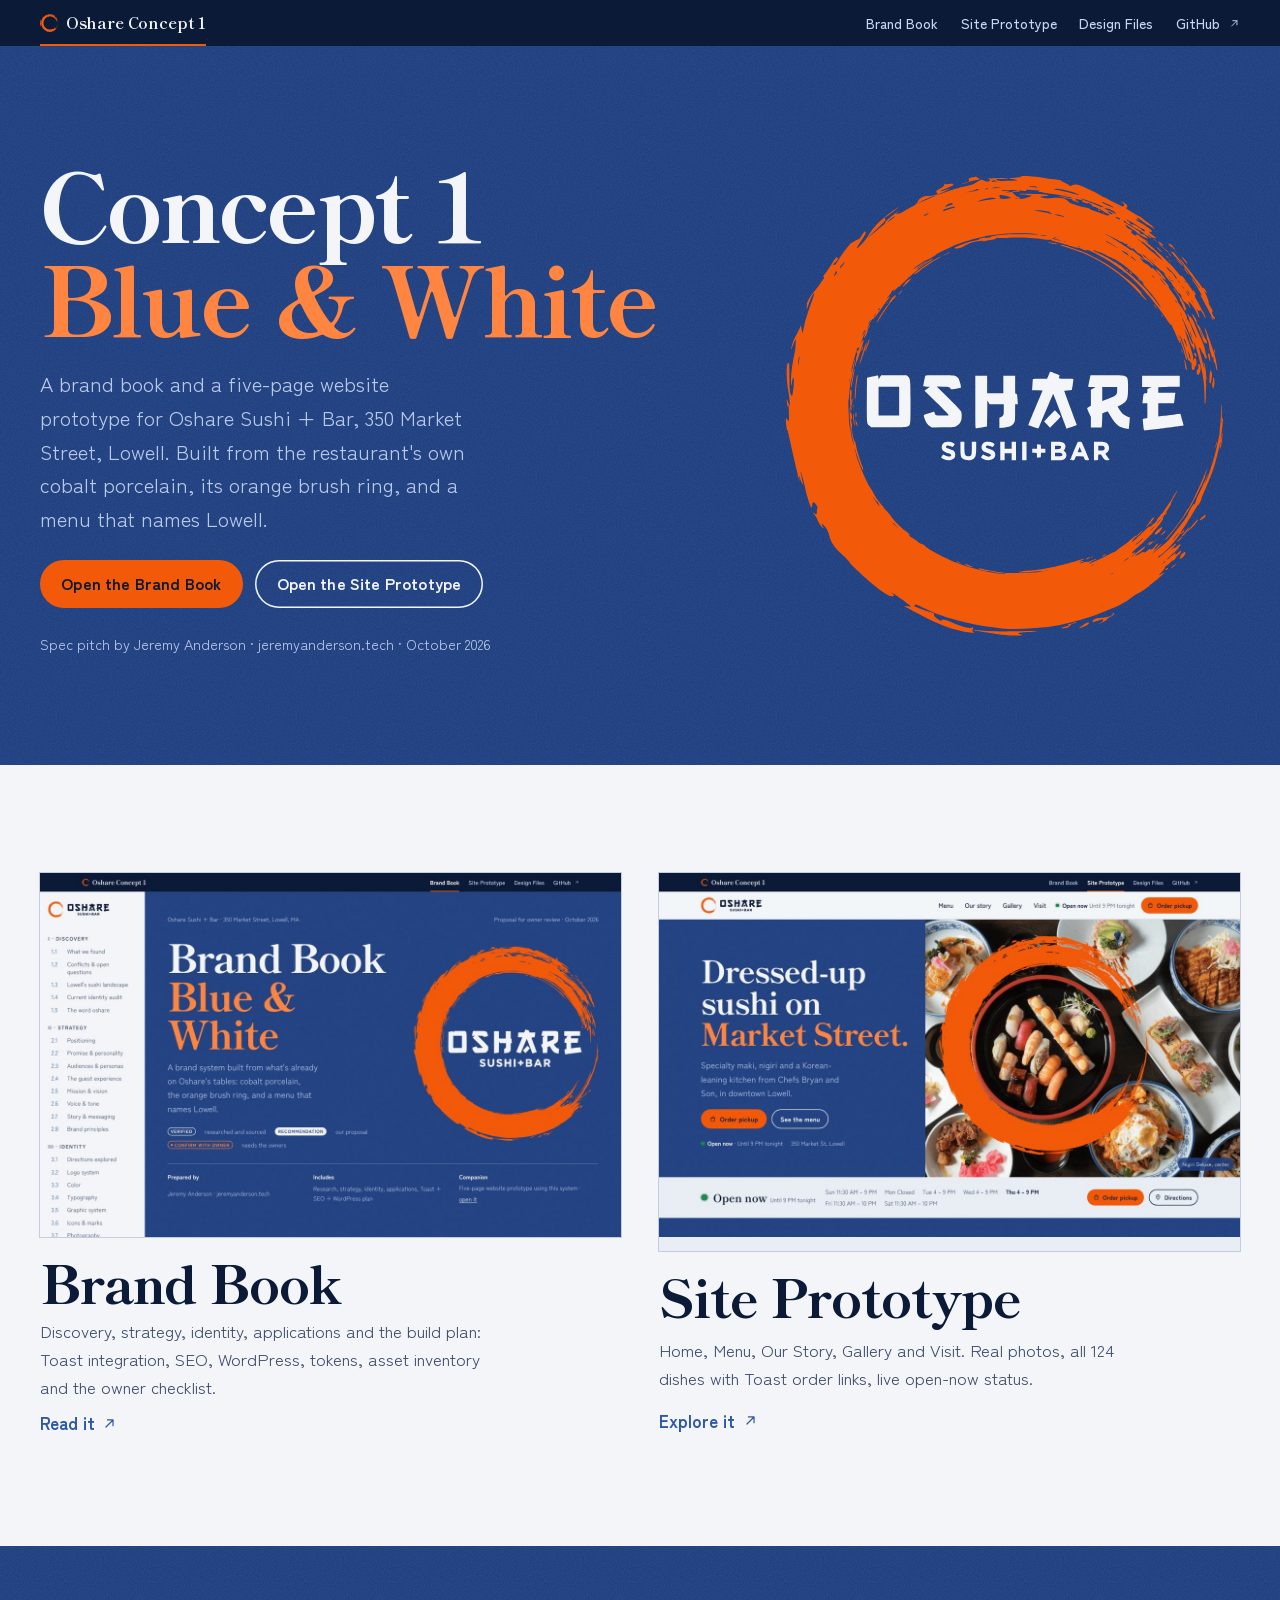
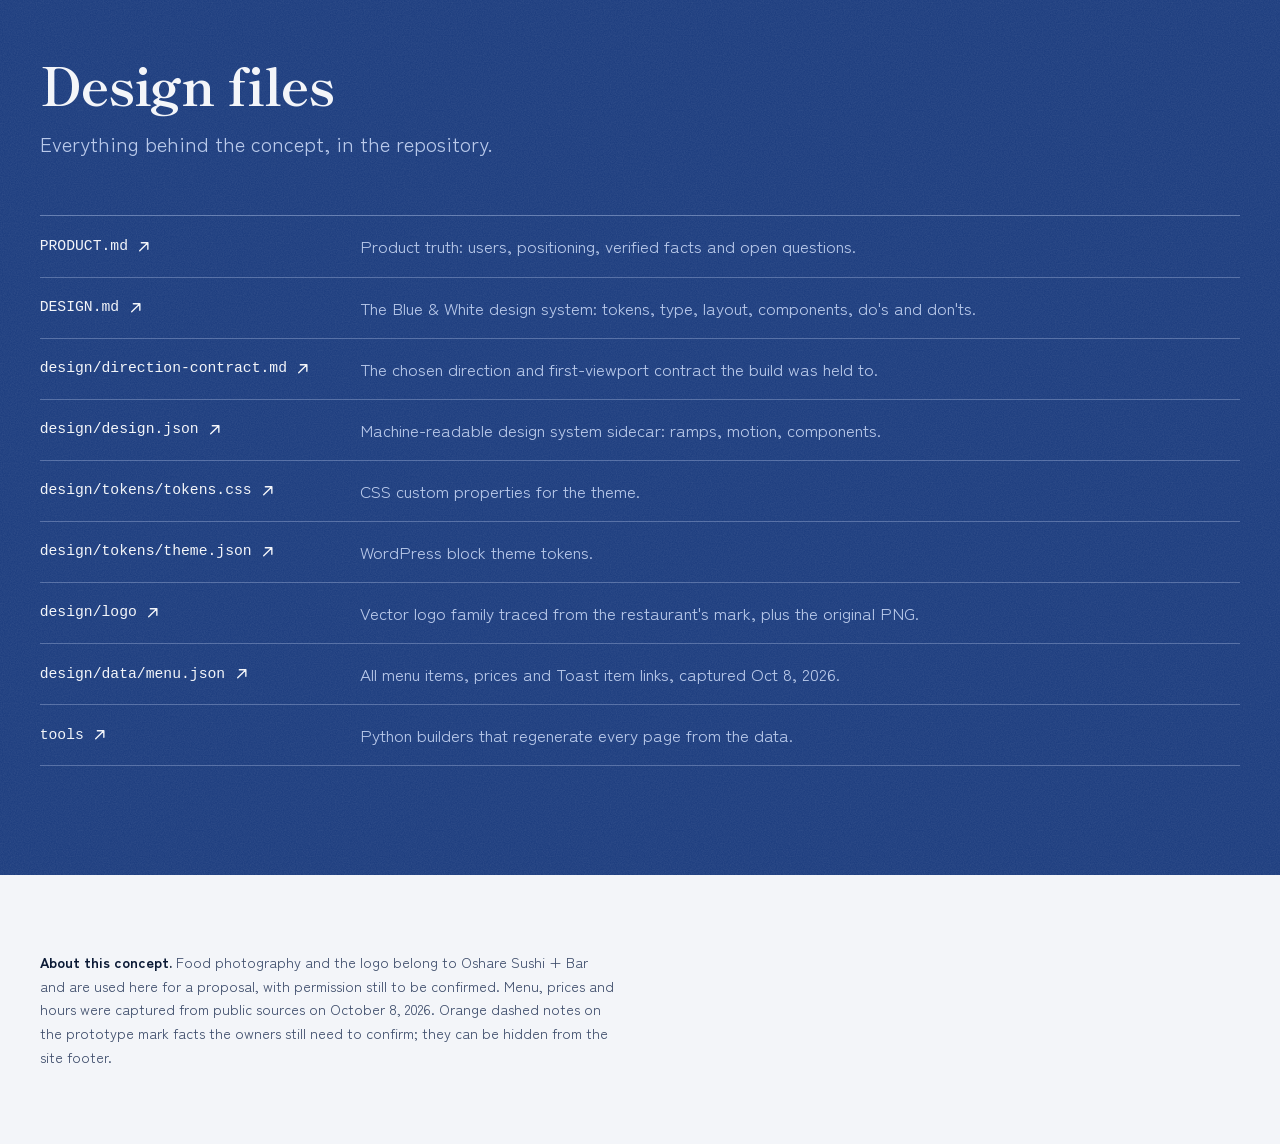
==== index.html @ 37fd26bb "Add Oshare Concept 1: brand book, site prototype and design files for GitHub Pages Concept hub at /," ====
<!doctype html>
<html lang="en">
<head>
<meta charset="utf-8">
<meta name="viewport" content="width=device-width, initial-scale=1, viewport-fit=cover">
<title>Oshare Concept 1</title>
<meta name="description" content="Brand book and website prototype for Oshare Sushi + Bar, Lowell MA. A spec concept by Jeremy Anderson.">
<meta property="og:title" content="Oshare Concept 1 · Blue & White">
<meta property="og:description" content="Brand book and website prototype for Oshare Sushi + Bar, Lowell MA.">
<meta property="og:image" content="img/preview-site.jpg">
<meta name="theme-color" content="#1F3F80">
<link rel="preconnect" href="https://fonts.googleapis.com"><link rel="preconnect" href="https://fonts.gstatic.com" crossorigin>
<link rel="stylesheet" href="https://fonts.googleapis.com/css2?family=Shippori+Mincho+B1:wght@500;700;800&family=Zen+Kaku+Gothic+New:wght@400;500;700&display=swap">
<link rel="stylesheet" href="assets/oshare.css">
<link rel="stylesheet" href="assets/hub.css">
</head>
<body>
<a class="skip" href="#main">Skip to content</a>
<nav class="concept" aria-label="Oshare concept"><div class="concept__in"><a class="concept__home" href="./" aria-current="page"><span class="enso" aria-hidden="true"></span><span>Oshare <span class="t">Concept 1</span></span></a><div class="concept__links"><a href="brand-book/">Brand Book</a><a href="site/">Site Prototype</a><a href="#design-files">Design Files</a><a class="ext" href="https://github.com/CptNope/Oshare-Concept-1" rel="noopener">GitHub<svg class="ico" viewBox="0 0 24 24" aria-hidden="true"><path d="M7 17 17 7M9 7h8v8"/></svg></a></div></div></nav>
<main id="main">
  <header class="hub-hero field">
    <div class="wrap hub-hero__in">
      <div class="hub-hero__copy">
        <h1>Concept 1 <span>Blue &amp; White</span></h1>
        <p>A brand book and a five-page website prototype for Oshare Sushi + Bar, 350 Market Street, Lowell. Built from the restaurant's own cobalt porcelain, its orange brush ring, and a menu that names Lowell.</p>
        <div class="hero__cta"><a class="btn" href="brand-book/">Open the Brand Book</a><a class="btn btn--ghost" href="site/">Open the Site Prototype</a></div>
        <p class="hub-meta">Spec pitch by Jeremy Anderson · jeremyanderson.tech · October 2026</p>
      </div>
      <div class="hub-lockup" aria-hidden="true"><span class="enso paint"></span><span class="wordmark"></span></div>
    </div>
  </header>

  <section class="sec" aria-label="Explore">
    <div class="wrap hub-cards">
      <a class="hub-card" href="brand-book/">
        <span class="hub-card__img"><img src="img/preview-brand-book.jpg" alt="Brand book cover in cobalt with the orange ensō" width="1200" height="750" loading="lazy"></span>
        <span class="hub-card__body"><b>Brand Book</b><span>Discovery, strategy, identity, applications and the build plan: Toast integration, SEO, WordPress, tokens, asset inventory and the owner checklist.</span><span class="link-arrow">Read it<svg class="ico" viewBox="0 0 24 24" aria-hidden="true"><path d="M7 17 17 7M9 7h8v8"/></svg></span></span>
      </a>
      <a class="hub-card" href="site/">
        <span class="hub-card__img"><img src="img/preview-site.jpg" alt="Website homepage with the ensō circling a tray of nigiri" width="1200" height="750" loading="lazy"></span>
        <span class="hub-card__body"><b>Site Prototype</b><span>Home, Menu, Our Story, Gallery and Visit. Real photos, all 124 dishes with Toast order links, live open-now status.</span><span class="link-arrow">Explore it<svg class="ico" viewBox="0 0 24 24" aria-hidden="true"><path d="M7 17 17 7M9 7h8v8"/></svg></span></span>
      </a>
    </div>
  </section>

  <section class="sec field" id="design-files" aria-labelledby="files-h">
    <div class="wrap hub-files">
      <div class="sec-head"><h2 id="files-h">Design files</h2><p>Everything behind the concept, in the repository.</p></div>
      <ul class="hub-list" role="list"><li><a href="https://github.com/CptNope/Oshare-Concept-1/blob/main/PRODUCT.md" rel="noopener"><code>PRODUCT.md</code><svg class="ico" viewBox="0 0 24 24" aria-hidden="true"><path d="M7 17 17 7M9 7h8v8"/></svg></a><span>Product truth: users, positioning, verified facts and open questions.</span></li><li><a href="https://github.com/CptNope/Oshare-Concept-1/blob/main/DESIGN.md" rel="noopener"><code>DESIGN.md</code><svg class="ico" viewBox="0 0 24 24" aria-hidden="true"><path d="M7 17 17 7M9 7h8v8"/></svg></a><span>The Blue &amp; White design system: tokens, type, layout, components, do&#x27;s and don&#x27;ts.</span></li><li><a href="https://github.com/CptNope/Oshare-Concept-1/blob/main/design/direction-contract.md" rel="noopener"><code>design/direction-contract.md</code><svg class="ico" viewBox="0 0 24 24" aria-hidden="true"><path d="M7 17 17 7M9 7h8v8"/></svg></a><span>The chosen direction and first-viewport contract the build was held to.</span></li><li><a href="https://github.com/CptNope/Oshare-Concept-1/blob/main/design/design.json" rel="noopener"><code>design/design.json</code><svg class="ico" viewBox="0 0 24 24" aria-hidden="true"><path d="M7 17 17 7M9 7h8v8"/></svg></a><span>Machine-readable design system sidecar: ramps, motion, components.</span></li><li><a href="https://github.com/CptNope/Oshare-Concept-1/blob/main/design/tokens/tokens.css" rel="noopener"><code>design/tokens/tokens.css</code><svg class="ico" viewBox="0 0 24 24" aria-hidden="true"><path d="M7 17 17 7M9 7h8v8"/></svg></a><span>CSS custom properties for the theme.</span></li><li><a href="https://github.com/CptNope/Oshare-Concept-1/blob/main/design/tokens/theme.json" rel="noopener"><code>design/tokens/theme.json</code><svg class="ico" viewBox="0 0 24 24" aria-hidden="true"><path d="M7 17 17 7M9 7h8v8"/></svg></a><span>WordPress block theme tokens.</span></li><li><a href="https://github.com/CptNope/Oshare-Concept-1/tree/main/design/logo" rel="noopener"><code>design/logo</code><svg class="ico" viewBox="0 0 24 24" aria-hidden="true"><path d="M7 17 17 7M9 7h8v8"/></svg></a><span>Vector logo family traced from the restaurant&#x27;s mark, plus the original PNG.</span></li><li><a href="https://github.com/CptNope/Oshare-Concept-1/blob/main/design/data/menu.json" rel="noopener"><code>design/data/menu.json</code><svg class="ico" viewBox="0 0 24 24" aria-hidden="true"><path d="M7 17 17 7M9 7h8v8"/></svg></a><span>All menu items, prices and Toast item links, captured Oct 8, 2026.</span></li><li><a href="https://github.com/CptNope/Oshare-Concept-1/tree/main/tools" rel="noopener"><code>tools</code><svg class="ico" viewBox="0 0 24 24" aria-hidden="true"><path d="M7 17 17 7M9 7h8v8"/></svg></a><span>Python builders that regenerate every page from the data.</span></li></ul>
    </div>
  </section>

  <section class="sec sec--tight">
    <div class="wrap hub-notes">
      <p><b>About this concept.</b> Food photography and the logo belong to Oshare Sushi + Bar and are used here for a proposal, with permission still to be confirmed. Menu, prices and hours were captured from public sources on October 8, 2026. Orange dashed notes on the prototype mark facts the owners still need to confirm; they can be hidden from the site footer.</p>
    </div>
  </section>
</main>
</body>
</html>
---- assets/oshare.css ----
/* Oshare Sushi + Bar — "Blue & White" system
   Layout concept: porcelain-white ground, underglaze-cobalt fields that own whole regions,
   one orange brush stroke (the ensō) as the only warm note; the double rim rule is the only divider. */
:root {
  /* color */
  --glaze: #F3F5F9;        /* porcelain white ground */
  --glaze-2: #E9EDF4;      /* recessed glaze */
  --ink: #0B1A36;          /* blue-black text */
  --ink-2: #3E4D6B;        /* secondary text on glaze (6.3:1+) */
  --cobalt: #1F3F80;       /* underglaze cobalt field */
  --cobalt-2: #2E58A6;     /* cobalt line / link */
  --wash: #D9E3F2;         /* diluted cobalt wash */
  --on-cobalt: #F3F5F9;
  --on-cobalt-2: #B9C9EA;  /* secondary text on cobalt (6:1) */
  --enso: #F25A0A;         /* the brush ring + primary action fill */
  --enso-ink: #B5420A;     /* orange as text on glaze (5.1:1) */
  --enso-hi: #FF8540;      /* orange as text on cobalt (4.2:1, large text) */
  --on-enso: #0B1A36;
  --line: rgba(31, 63, 128, .22);
  --shadow: 0 18px 40px -22px rgba(11, 26, 54, .45);
  --field-grain: .07;

  /* type */
  --display: "Shippori Mincho B1", "Hiragino Mincho ProN", "Yu Mincho", Georgia, serif;
  --sans: "Zen Kaku Gothic New", "Hiragino Sans", "Yu Gothic", system-ui, sans-serif;
  --fs-hero: clamp(2.5rem, 1.5rem + 3.6vw, 5rem);
  --fs-h2: clamp(2rem, 1.35rem + 2.4vw, 3.6rem);
  --fs-h3: clamp(1.3rem, 1.12rem + .7vw, 1.7rem);
  --fs-lead: clamp(1.08rem, 1rem + .35vw, 1.3rem);
  --fs-body: 1.0625rem;
  --fs-sm: .9rem;
  --fs-xs: .78rem;

  /* space (4px scale) */
  --s1: .25rem; --s2: .5rem; --s3: .75rem; --s4: 1rem; --s5: 1.5rem; --s6: 2rem; --s7: 3rem; --s8: 4rem; --s9: 6rem; --s10: 8rem;
  --gutter: clamp(1rem, .4rem + 2.6vw, 3rem);
  --max: 1320px;
  --ease: cubic-bezier(.16, 1, .3, 1);
  color-scheme: light;
}
@media (prefers-color-scheme: dark) {
  :root:not([data-theme="light"]) {
    --glaze: #0A1630; --glaze-2: #0F1E3E; --ink: #EEF2FA; --ink-2: #AFBEDB;
    --cobalt: #15306A; --cobalt-2: #8FAEEA; --wash: #1B305F; --on-cobalt: #F3F5F9; --on-cobalt-2: #BFD0F0;
    --enso: #F46A1E; --enso-ink: #FF8A45; --enso-hi: #FF9452; --on-enso: #0B1A36; --line: rgba(143, 174, 234, .25);
    --shadow: 0 18px 40px -20px rgba(0, 0, 0, .7); --field-grain: .05; color-scheme: dark;
  }
}
:root[data-theme="dark"] {
  --glaze: #0A1630; --glaze-2: #0F1E3E; --ink: #EEF2FA; --ink-2: #AFBEDB;
  --cobalt: #15306A; --cobalt-2: #8FAEEA; --wash: #1B305F; --on-cobalt: #F3F5F9; --on-cobalt-2: #BFD0F0;
  --enso: #F46A1E; --enso-ink: #FF8A45; --enso-hi: #FF9452; --on-enso: #0B1A36; --line: rgba(143, 174, 234, .25);
  --shadow: 0 18px 40px -20px rgba(0, 0, 0, .7); --field-grain: .05; color-scheme: dark;
}

/* ---------- base ---------- */
*, *::before, *::after { box-sizing: border-box; }
html { -webkit-text-size-adjust: 100%; scroll-padding-top: 6rem; }
body {
  margin: 0; background: var(--glaze); color: var(--ink);
  font: 400 var(--fs-body)/1.65 var(--sans); font-kerning: normal;
  -webkit-font-smoothing: antialiased; text-rendering: optimizeLegibility;
}
img { max-width: 100%; height: auto; display: block; }
a { color: inherit; text-underline-offset: .22em; text-decoration-thickness: 1px; }
a:hover { text-decoration-color: var(--enso); }
::selection { background: var(--enso); color: var(--on-enso); }
:focus-visible { outline: 2.5px solid var(--enso); outline-offset: 3px; border-radius: 2px; }
h1, h2, h3, h4 { font-family: var(--display); font-weight: 700; line-height: 1.08; letter-spacing: -.02em; margin: 0; text-wrap: balance; }
p { margin: 0; text-wrap: pretty; }
html { scrollbar-color: var(--cobalt-2) var(--glaze-2); }
.wrap { width: 100%; max-width: var(--max); margin-inline: auto; padding-inline: var(--gutter); }
.sr-only { position: absolute; width: 1px; height: 1px; padding: 0; margin: -1px; overflow: hidden; clip: rect(0 0 0 0); white-space: nowrap; border: 0; }
.skip { position: absolute; left: var(--s4); top: -4rem; z-index: 100; background: var(--enso); color: var(--on-enso); padding: var(--s2) var(--s4); font-weight: 700; border-radius: 999px; }
.skip:focus { top: calc(env(safe-area-inset-top, 0px) + var(--s3)); }
.tnum { font-variant-numeric: tabular-nums; }

/* ---------- the rim rule: heavy + hairline, like a bowl's painted rim ---------- */
.rim { border: 0; height: 7px; margin: 0; color: var(--cobalt);
  background: linear-gradient(currentColor, currentColor) top/100% 3px no-repeat, linear-gradient(currentColor, currentColor) bottom/100% 1px no-repeat; }
.on-cobalt .rim, .field .rim { color: var(--on-cobalt-2); }

/* ---------- the ensō (traced from the restaurant's own mark) ---------- */
@property --sweep { syntax: "<angle>"; inherits: false; initial-value: 360deg; }
.enso {
  display: block; aspect-ratio: 1000 / 1052; background: var(--enso);
  -webkit-mask: url("enso.svg") center / contain no-repeat, conic-gradient(from 95deg, #000 var(--sweep), transparent 0);
  -webkit-mask-composite: source-in;
  mask: url("enso.svg") center / contain no-repeat, conic-gradient(from 95deg, #000 var(--sweep), transparent 0);
  mask-composite: intersect;
  pointer-events: none;
}
.enso.paint { animation: paint 1.7s var(--ease) .15s both; }
@keyframes paint { from { --sweep: 0deg; } to { --sweep: 360deg; } }
.wordmark { display: block; aspect-ratio: 3.48; background: currentColor;
  -webkit-mask: url("wordmark.svg") center / contain no-repeat; mask: url("wordmark.svg") center / contain no-repeat; }

/* ---------- buttons ---------- */
.btn { --b: var(--enso); --t: var(--on-enso);
  display: inline-flex; align-items: center; justify-content: center; gap: .55em; min-height: 48px; padding: .7em 1.35em;
  border-radius: 999px; border: 0; background: var(--b); color: var(--t); font: 700 1rem/1.1 var(--sans); letter-spacing: .01em;
  text-decoration: none; cursor: pointer; position: relative; transition: transform .25s var(--ease), box-shadow .25s var(--ease), background .2s; }
.btn:hover { transform: translateY(-1px); box-shadow: 0 0 0 3px var(--glaze), 0 0 0 4.5px var(--b); text-decoration: none; }
.btn:active { transform: translateY(0); }
.btn svg { width: 1.05em; height: 1.05em; flex: none; }
.btn--ghost { --b: transparent; --t: var(--ink); box-shadow: inset 0 0 0 1.5px currentColor; }
.btn--ghost:hover { box-shadow: inset 0 0 0 1.5px currentColor, 0 0 0 3px var(--glaze), 0 0 0 4.5px var(--cobalt-2); }
.field .btn--ghost, .on-cobalt .btn--ghost { --t: var(--on-cobalt); }
.field .btn:hover { box-shadow: 0 0 0 3px var(--cobalt), 0 0 0 4.5px var(--b); }
.field .btn--ghost:hover { box-shadow: inset 0 0 0 1.5px currentColor, 0 0 0 3px var(--cobalt), 0 0 0 4.5px var(--on-cobalt-2); }
.btn--sm { min-height: 40px; padding: .5em 1.05em; font-size: .92rem; }
.link-arrow { display: inline-flex; align-items: center; gap: .4em; font-weight: 700; color: var(--cobalt-2); text-decoration: none; }
.link-arrow svg { width: 1em; height: 1em; transition: transform .25s var(--ease); }
.link-arrow:hover svg { transform: translate(2px, -2px); }
.field .link-arrow { color: var(--on-cobalt); }

/* icons: one stroke family */
.ico { width: 1.15em; height: 1.15em; fill: none; stroke: currentColor; stroke-width: 1.7; stroke-linecap: round; stroke-linejoin: round; vertical-align: -.18em; }

/* ---------- header ---------- */
.hdr { position: sticky; top: env(safe-area-inset-top, 0px); z-index: 40; background: color-mix(in srgb, var(--glaze) 92%, transparent);
  backdrop-filter: saturate(1.4) blur(10px); -webkit-backdrop-filter: saturate(1.4) blur(10px); border-bottom: 1px solid var(--line); }
.hdr__in { display: flex; align-items: center; gap: var(--s5); min-height: 68px; }
.brand { display: flex; align-items: center; gap: .6rem; text-decoration: none; color: var(--ink); flex: none; }
.brand .enso { width: 38px; }
.brand .wordmark { width: 104px; }
.nav { display: flex; gap: clamp(.75rem, 2vw, 2rem); margin-left: auto; }
.nav a { text-decoration: none; font-weight: 500; font-size: .98rem; padding: .4rem 0; position: relative; }
.nav a::after { content: ""; position: absolute; left: 0; right: 0; bottom: 0; height: 2px; background: var(--enso); transform: scaleX(0); transform-origin: left; transition: transform .35s var(--ease); }
.nav a:hover::after, .nav a[aria-current="page"]::after { transform: scaleX(1); }
.hdr__act { display: flex; align-items: center; gap: var(--s4); }
.status { display: inline-flex; align-items: center; gap: .5em; font-size: var(--fs-sm); color: var(--ink-2); white-space: nowrap; }
.status__dot { width: .62em; height: .62em; border-radius: 50%; background: var(--ink-2); box-shadow: 0 0 0 3px color-mix(in srgb, currentColor 18%, transparent); }
.status[data-open="true"] .status__dot { background: #1E8A4C; color: #1E8A4C; }
.status[data-open="false"] .status__dot { background: var(--enso-ink); color: var(--enso-ink); }
.status b { color: var(--ink); font-weight: 700; }
.menu-btn { display: none; }
@media (max-width: 920px) {
  .nav, .hdr .status { display: none; }
  .hdr__act { margin-left: auto; }
  .menu-btn { display: inline-flex; width: 48px; height: 48px; align-items: center; justify-content: center; border-radius: 999px; border: 1.5px solid var(--line); background: transparent; color: var(--ink); cursor: pointer; }
  .menu-btn svg { width: 22px; height: 22px; }
  .hdr[data-open="true"] .nav { display: flex; position: absolute; inset: 100% 0 auto 0; flex-direction: column; gap: 0; background: var(--glaze); padding: var(--s3) var(--gutter) var(--s5); border-bottom: 1px solid var(--line); box-shadow: var(--shadow); }
  .hdr[data-open="true"] .nav a { font-family: var(--display); font-size: 1.6rem; font-weight: 700; padding: .55rem 0; border-bottom: 1px solid var(--line); }
  .hdr[data-open="true"] .nav a::after { display: none; }
  .brand .wordmark { width: 92px; }
}
@media (max-width: 420px) { .hdr .btn { padding-inline: .9em; } }

/* mobile order bar */
.orderbar { display: none; }
@media (max-width: 920px) {
  .orderbar { display: grid; grid-template-columns: 1.6fr 1fr 1fr; gap: 1px; position: fixed; left: 0; right: 0; bottom: 0; z-index: 45;
    background: var(--line); border-top: 1px solid var(--line); padding-bottom: env(safe-area-inset-bottom, 0px); }
  .orderbar a { display: flex; align-items: center; justify-content: center; gap: .45em; min-height: 56px; background: var(--glaze); color: var(--ink); font-weight: 700; font-size: .95rem; text-decoration: none; }
  .orderbar a:first-child { background: var(--enso); color: var(--on-enso); }
  body { padding-bottom: calc(56px + env(safe-area-inset-bottom, 0px)); }
}

/* ---------- cobalt field ---------- */
.field { background-color: var(--cobalt); color: var(--on-cobalt); position: relative; isolation: isolate; }
.field::before { content: ""; position: absolute; inset: 0; z-index: -1; opacity: var(--field-grain); pointer-events: none;
  background-image: url("data:image/svg+xml,%3Csvg xmlns='http://www.w3.org/2000/svg' width='240' height='240'%3E%3Cfilter id='n'%3E%3CfeTurbulence type='fractalNoise' baseFrequency='.85' numOctaves='3' stitchTiles='stitch'/%3E%3CfeColorMatrix values='0 0 0 0 1 0 0 0 0 1 0 0 0 0 1 0 0 0 1.4 -.35'/%3E%3C/filter%3E%3Crect width='240' height='240' filter='url(%23n)'/%3E%3C/svg%3E"); }
.field ::selection { background: var(--on-cobalt); color: var(--cobalt); }
.field :focus-visible { outline-color: var(--on-cobalt); }
.muted { color: var(--ink-2); }
.field .muted { color: var(--on-cobalt-2); }

/* ---------- hero ---------- */
.hero { display: grid; grid-template-columns: minmax(0, 11fr) minmax(0, 13fr); position: relative; overflow: hidden; }
.hero__copy { padding: clamp(2.5rem, 6vw, 5.5rem) clamp(1rem, 4vw, 4rem) clamp(2.5rem, 5vw, 4.5rem) max(var(--gutter), calc((100vw - var(--max)) / 2 + var(--gutter)));
  display: flex; flex-direction: column; justify-content: center; gap: var(--s5); position: relative; z-index: 2; }
.hero h1 { font-size: var(--fs-hero); font-weight: 800; letter-spacing: -.03em; line-height: 1.02; }
.hero h1 em { font-style: normal; color: var(--enso-hi); }
.hero__lead { font-size: var(--fs-lead); color: var(--on-cobalt-2); max-width: 34ch; }
.hero__cta { display: flex; flex-wrap: wrap; gap: var(--s3); }
.hero__meta { display: flex; flex-wrap: wrap; gap: .4rem 1.25rem; font-size: var(--fs-sm); color: var(--on-cobalt-2); }
.hero__meta .status { color: var(--on-cobalt-2); }
.hero__meta .status b { color: var(--on-cobalt); }
.hero { min-height: clamp(560px, 44vw, 760px); }
.hero__photo { position: relative; margin: 0; height: 100%; min-height: 100%; container-type: size; overflow: hidden; }
.hero__photo img { position: absolute; inset: 0; width: 100%; height: 100%; object-fit: cover; object-position: 37.5% 48.9%; }
/* the ring is sized to the rendered photo scale so it always circles the lacquer tray */
.hero__photo .enso { position: absolute; width: max(58cqw, 81cqh); left: 37.5%; top: 48.9%; transform: translate(-50%, -50%) rotate(-8deg); }
.hero__photo figcaption { position: absolute; right: var(--s4); bottom: var(--s4); background: color-mix(in srgb, var(--cobalt) 88%, transparent); color: var(--on-cobalt); font-size: var(--fs-xs); padding: .35rem .7rem; border-radius: 999px; letter-spacing: .02em; }
@media (max-width: 920px) {
  .hero { grid-template-columns: 1fr; }
  .hero__copy { padding: var(--s7) var(--gutter) var(--s6); }
  .hero { min-height: 0; } .hero__photo { height: auto; aspect-ratio: 1372 / 984; }
}

/* ---------- sections ---------- */
.sec { padding-block: clamp(3.5rem, 2rem + 6vw, 8rem); }
.sec--tight { padding-block: clamp(2.5rem, 1.5rem + 4vw, 5rem); }
.sec-head { display: grid; gap: var(--s4); margin-bottom: clamp(2rem, 1rem + 3vw, 4rem); max-width: 60rem; }
.sec-head h2 { font-size: var(--fs-h2); }
.sec-head p { font-size: var(--fs-lead); color: var(--ink-2); max-width: 46ch; }
.field .sec-head p { color: var(--on-cobalt-2); }
.sec-head--split { max-width: none; grid-template-columns: minmax(0, 1fr) auto; align-items: end; }
@media (max-width: 720px) { .sec-head--split { grid-template-columns: 1fr; } }

/* tonight strip */
.tonight { border-bottom: 1px solid var(--line); background: var(--glaze-2); }
.tonight__in { display: grid; grid-template-columns: auto 1fr auto; align-items: center; gap: var(--s5); padding-block: var(--s5); }
.tonight__state { font-family: var(--display); font-size: var(--fs-h3); font-weight: 700; }
.tonight__hours { display: flex; flex-wrap: wrap; gap: .25rem 1.25rem; font-size: var(--fs-sm); color: var(--ink-2); }
.tonight__hours span[aria-current] { color: var(--ink); font-weight: 700; }
.tonight__acts { display: flex; gap: var(--s3); flex-wrap: wrap; }
@media (max-width: 920px) { .tonight__in { grid-template-columns: 1fr; gap: var(--s3); } }

/* Lowell rolls */
.named { display: grid; grid-template-columns: repeat(3, minmax(0, 1fr)); border-top: 1px solid var(--on-cobalt-2); }
.named article { padding: var(--s6) var(--s5) var(--s6) 0; display: grid; gap: var(--s3); align-content: start; border-right: 1px solid color-mix(in srgb, var(--on-cobalt-2) 45%, transparent); }
.named article + article { padding-left: var(--s5); }
.named article:last-child { border-right: 0; }
.named h3 { font-size: clamp(2.2rem, 1.4rem + 2.6vw, 3.8rem); font-weight: 800; letter-spacing: -.03em; }
.named .price { font-family: var(--display); font-size: 1.35rem; color: var(--enso-hi); font-weight: 700; }
.named p { color: var(--on-cobalt-2); }
.named .why { font-size: var(--fs-sm); color: var(--on-cobalt); border-top: 1px dashed color-mix(in srgb, var(--on-cobalt-2) 60%, transparent); padding-top: var(--s3); }
@media (max-width: 860px) { .named { grid-template-columns: 1fr; } .named article, .named article + article { padding: var(--s5) 0; border-right: 0; border-bottom: 1px solid color-mix(in srgb, var(--on-cobalt-2) 45%, transparent); } }

/* plates (signature dishes with real photos) */
.plates { display: grid; grid-template-columns: repeat(12, minmax(0, 1fr)); gap: clamp(1rem, .5rem + 1.6vw, 2rem); }
.plate { grid-column: span 4; display: grid; gap: var(--s3); align-content: start; position: relative; }
.plate--lg { grid-column: span 6; }
.plate--wide { grid-column: span 8; }
.plate--wide .plate__img { aspect-ratio: 5 / 2.02; }
.plate--wide .plate__img img { object-position: 50% 55%; }
.plate--wide .plate__ring { width: 17%; }
.plate__img { position: relative; overflow: hidden; background: var(--glaze-2); aspect-ratio: 5 / 4; }
.plate__img img { width: 100%; height: 100%; object-fit: cover; transition: transform 1.2s var(--ease); }
.plate:hover .plate__img img { transform: scale(1.035); }
.plate__ring { position: absolute; width: 34%; right: 4%; top: 4%; opacity: 0; transform: rotate(-20deg) scale(.9); transition: opacity .35s, transform .6s var(--ease); }
.plate:hover .plate__ring, .plate:focus-within .plate__ring { opacity: 1; transform: rotate(-8deg) scale(1); }
.plate__row { display: flex; justify-content: space-between; align-items: baseline; gap: var(--s4); }
.plate h3 { font-size: var(--fs-h3); }
.plate .price { font-family: var(--display); font-weight: 700; font-size: 1.2rem; color: var(--enso-ink); white-space: nowrap; }
.plate p { color: var(--ink-2); font-size: .98rem; }
.plate .link-arrow { justify-self: start; }
@media (max-width: 960px) { .plate, .plate--lg { grid-column: span 6; } .plate--wide { grid-column: span 12; } }
@media (max-width: 600px) { .plates { grid-template-columns: 1fr; } .plate, .plate--lg, .plate--wide { grid-column: auto; } .plate--wide .plate__img { aspect-ratio: 5 / 4; } .plate--wide .plate__ring { width: 34%; } }

/* two counters */
.counters { display: grid; grid-template-columns: minmax(0, 1fr) minmax(0, 1fr); gap: 0; }
.counter { display: grid; grid-template-rows: auto 1fr; }
.counter figure { margin: 0; aspect-ratio: 5 / 4; overflow: hidden; }
.counter figure img { width: 100%; height: 100%; object-fit: cover; }
.counter__body { padding: clamp(1.5rem, 1rem + 2.5vw, 3.5rem); display: grid; gap: var(--s4); align-content: start; }
.counter h3 { font-size: var(--fs-h2); }
.counter ul { list-style: none; margin: 0; padding: 0; display: grid; }
.counter li { display: flex; justify-content: space-between; gap: var(--s4); padding: .65rem 0; border-bottom: 1px solid var(--line); }
.counter.field li { border-bottom-color: color-mix(in srgb, var(--on-cobalt-2) 35%, transparent); }
.counter li span:last-child { font-variant-numeric: tabular-nums; font-weight: 700; }
@media (max-width: 860px) { .counters { grid-template-columns: 1fr; } }

/* chefs line */
.chefs { display: grid; grid-template-columns: minmax(0, 7fr) minmax(0, 5fr); gap: clamp(2rem, 4vw, 5rem); align-items: center; }
.chefs blockquote { margin: 0; font-family: var(--display); font-size: clamp(1.7rem, 1.1rem + 2.2vw, 3.1rem); line-height: 1.18; font-weight: 700; letter-spacing: -.02em; }
.chefs blockquote span { color: var(--enso-ink); }
@media (max-width: 860px) { .chefs { grid-template-columns: 1fr; } }

/* bar band (dark photo) */
.barband { position: relative; color: #F3F5F9; isolation: isolate; overflow: hidden; }
.barband img { position: absolute; inset: 0; width: 100%; height: 100%; object-fit: cover; z-index: -2; }
.barband::after { content: ""; position: absolute; inset: 0; z-index: -1; background: linear-gradient(90deg, rgba(8, 18, 40, .92) 0%, rgba(8, 18, 40, .75) 45%, rgba(8, 18, 40, .15) 100%); }
.barband__in { padding-block: clamp(4rem, 3rem + 8vw, 10rem); display: grid; gap: var(--s5); max-width: 36rem; }
.barband h2 { font-size: var(--fs-h2); }
.barband p { color: #C9D6F0; font-size: var(--fs-lead); }
.barband .btn--ghost { --t: #F3F5F9; }

/* ratings */
.ratings { display: grid; grid-template-columns: repeat(3, minmax(0, 1fr)); border-top: 3px solid var(--cobalt); }
.rating { padding: var(--s5) var(--s5) var(--s5) 0; display: grid; gap: var(--s2); border-bottom: 1px solid var(--line); }
.rating + .rating { padding-left: var(--s5); border-left: 1px solid var(--line); }
.rating__n { font-family: var(--display); font-size: clamp(2.6rem, 2rem + 2vw, 3.8rem); font-weight: 800; line-height: 1; color: var(--cobalt); }
.rating__n small { font-size: .4em; color: var(--ink-2); font-weight: 500; }
.rating__src { font-size: var(--fs-sm); color: var(--ink-2); }
@media (max-width: 720px) { .ratings { grid-template-columns: 1fr; } .rating + .rating { padding-left: 0; border-left: 0; } }

/* visit block */
.visit { display: grid; grid-template-columns: minmax(0, 1fr) minmax(0, 1fr); gap: clamp(2rem, 4vw, 5rem); }
.hours { width: 100%; border-collapse: collapse; font-variant-numeric: tabular-nums; }
.hours th, .hours td { text-align: left; padding: .7rem 0; border-bottom: 1px solid var(--line); font-weight: 400; }
.hours td { text-align: right; }
.hours tr[aria-current] th, .hours tr[aria-current] td { font-weight: 700; color: var(--ink); }
.hours tr[aria-current] th::before { content: ""; display: inline-block; width: .55em; height: .55em; border-radius: 50%; background: var(--enso); margin-right: .55em; vertical-align: .12em; }
.field .hours th, .field .hours td { border-bottom-color: color-mix(in srgb, var(--on-cobalt-2) 35%, transparent); }
.field .hours tr[aria-current] th, .field .hours tr[aria-current] td { color: var(--on-cobalt); }
.addr { font-family: var(--display); font-size: var(--fs-h3); font-weight: 700; line-height: 1.3; }
.facts { display: grid; gap: var(--s4); }
.fact { display: grid; grid-template-columns: 1.5rem 1fr; gap: var(--s3); align-items: start; }
.fact .ico { margin-top: .3em; color: var(--cobalt-2); }
.field .fact .ico { color: var(--enso); }
@media (max-width: 860px) { .visit { grid-template-columns: 1fr; } }

/* map card (link out; no iframe) */
.mapcard { display: block; position: relative; aspect-ratio: 4 / 3; background: var(--wash); text-decoration: none; color: var(--ink); overflow: hidden; }
.mapcard svg.map { position: absolute; inset: 0; width: 100%; height: 100%; }
.mapcard__label { position: absolute; left: var(--s4); bottom: var(--s4); background: var(--glaze); padding: .55rem .9rem; border-radius: 999px; font-weight: 700; display: inline-flex; gap: .5em; align-items: center; box-shadow: var(--shadow); }

/* footer */
.ftr { padding-block: clamp(3rem, 2rem + 5vw, 6rem) var(--s6); }
.ftr__top { display: grid; grid-template-columns: minmax(0, 5fr) minmax(0, 7fr); gap: var(--s7); align-items: start; }
.ftr__mark { display: grid; grid-template-columns: auto 1fr; gap: var(--s5); align-items: center; }
.ftr__mark .enso { width: clamp(96px, 12vw, 150px); }
.ftr__mark .wordmark { width: clamp(150px, 18vw, 220px); color: var(--on-cobalt); }
.ftr__cols { display: grid; grid-template-columns: repeat(3, minmax(0, 1fr)); gap: var(--s5); }
.ftr h2 { font-family: var(--sans); font-size: var(--fs-xs); text-transform: uppercase; letter-spacing: .12em; color: var(--on-cobalt-2); font-weight: 700; margin-bottom: var(--s3); }
.ftr ul { list-style: none; margin: 0; padding: 0; display: grid; gap: .45rem; }
.ftr a { text-decoration: none; }
.ftr a:hover { text-decoration: underline; }
.ftr__base { margin-top: var(--s7); display: flex; flex-wrap: wrap; justify-content: space-between; gap: var(--s4); font-size: var(--fs-xs); color: var(--on-cobalt-2); }
.ftr__base button { background: none; border: 1px solid color-mix(in srgb, var(--on-cobalt-2) 60%, transparent); color: var(--on-cobalt); border-radius: 999px; padding: .35rem .8rem; font: inherit; cursor: pointer; }
@media (max-width: 860px) { .ftr__top { grid-template-columns: 1fr; } .ftr__cols { grid-template-columns: 1fr 1fr; } }

/* pitch notes: what needs the owner's confirmation */
.note { display: inline-flex; align-items: center; gap: .35em; font: 500 var(--fs-xs)/1.35 var(--sans); letter-spacing: .01em; color: var(--enso-ink);
  border: 1px dashed currentColor; border-radius: 999px; padding: .2em .65em; vertical-align: .15em; white-space: normal; text-transform: none; }
.field .note, .barband .note { color: #FFB27F; }
.note::before { content: ""; width: .5em; height: .5em; border-radius: 50%; background: currentColor; flex: none; }
html.hide-notes .note { display: none !important; }

/* page header (inner pages) */
.phead { padding-block: clamp(3rem, 2rem + 5vw, 6.5rem) clamp(2rem, 1.5rem + 3vw, 4rem); position: relative; overflow: hidden; }
.phead h1 { font-size: var(--fs-hero); font-weight: 800; letter-spacing: -.03em; max-width: 14ch; }
.phead p { font-size: var(--fs-lead); color: var(--on-cobalt-2); max-width: 46ch; margin-top: var(--s4); }
.phead .enso { position: absolute; width: clamp(240px, 34vw, 520px); right: -4%; top: 50%; transform: translateY(-50%) rotate(12deg); opacity: .95; }
.phead__in { position: relative; z-index: 1; }
@media (max-width: 720px) { .phead .enso { width: 62vw; right: -24vw; opacity: .55; } }

/* ---------- menu page ---------- */
.mtools { position: sticky; top: calc(env(safe-area-inset-top, 0px) + 69px); z-index: 30; background: color-mix(in srgb, var(--glaze) 95%, transparent); backdrop-filter: blur(8px); -webkit-backdrop-filter: blur(8px); border-bottom: 1px solid var(--line); }
.mtools__in { display: grid; grid-template-columns: minmax(0, 1fr) auto; gap: var(--s4); align-items: center; padding-block: var(--s3); }
.cats { display: flex; gap: .35rem; overflow-x: auto; scrollbar-width: none; padding: .2rem .1rem; scroll-snap-type: x proximity; }
.cats::-webkit-scrollbar { display: none; }
.cats a { position: relative; flex: none; scroll-snap-align: start; text-decoration: none; font-weight: 500; font-size: .95rem; padding: .5rem .95rem; border-radius: 999px; color: var(--ink-2); white-space: nowrap; }
.cats a:hover { color: var(--ink); background: var(--glaze-2); }
.cats a[aria-current="true"] { color: var(--on-cobalt); background: var(--cobalt); }
.filters { display: flex; gap: .5rem; align-items: center; }
.chip { display: inline-flex; align-items: center; gap: .4em; min-height: 40px; padding: .35rem .85rem; border-radius: 999px; border: 1.5px solid var(--line); background: transparent; color: var(--ink); font: 500 .9rem var(--sans); cursor: pointer; white-space: nowrap; }
.chip[aria-pressed="true"] { background: var(--ink); color: var(--glaze); border-color: var(--ink); }
.search { position: relative; }
.search input { min-height: 40px; width: 12rem; border-radius: 999px; border: 1.5px solid var(--line); background: var(--glaze); color: var(--ink); padding: .35rem .9rem .35rem 2.1rem; font: 400 .95rem var(--sans); }
.search input::placeholder { color: var(--ink-2); }
.search .ico { position: absolute; left: .75rem; top: 50%; transform: translateY(-50%); color: var(--ink-2); }
@media (max-width: 920px) { .mtools { top: calc(env(safe-area-inset-top, 0px) + 69px); } .mtools__in { grid-template-columns: 1fr; } .search input { width: 100%; } .filters { overflow-x: auto; } .search { flex: 1; } }

.legend { display: flex; flex-wrap: wrap; gap: .5rem 1.5rem; font-size: var(--fs-sm); color: var(--ink-2); padding-block: var(--s5) 0; }
.legend span { display: inline-flex; align-items: center; gap: .4em; }
.mark { display: inline-flex; align-items: center; justify-content: center; }
.mark--raw { font: 700 .7rem/1 var(--sans); letter-spacing: .06em; color: var(--cobalt-2); border: 1.2px solid currentColor; border-radius: 999px; padding: .22em .45em .18em; }
.mark--hot { color: var(--enso-ink); gap: 1px; }
.mark--hot svg { width: .95em; height: .95em; }

.mcat { padding-block: clamp(2.5rem, 2rem + 3vw, 4.5rem) var(--s4); scroll-margin-top: 9rem; }
.mcat__head { display: grid; grid-template-columns: minmax(0, 1fr) auto; align-items: end; gap: var(--s4); margin-bottom: var(--s5); }
.mcat__head h2 { font-size: var(--fs-h2); }
.mcat__head p { color: var(--ink-2); font-size: var(--fs-sm); max-width: 40ch; text-align: right; }
.mcat .rim { margin-bottom: var(--s3); }
.mlist { list-style: none; margin: 0; padding: 0; display: grid; grid-template-columns: repeat(2, minmax(0, 1fr)); column-gap: clamp(1.5rem, 4vw, 4rem); }
.mitem { display: grid; grid-template-columns: minmax(0, 1fr) auto; gap: .2rem var(--s4); padding: 1.05rem 0; border-bottom: 1px solid var(--line); align-content: start; }
.mitem--photo { grid-template-columns: 112px minmax(0, 1fr) auto; }
.mitem--photo .mitem__img { grid-row: span 3; width: 112px; aspect-ratio: 5 / 4; object-fit: cover; }
.mitem h3 { font-size: 1.22rem; font-weight: 700; display: flex; flex-wrap: wrap; align-items: center; gap: .35rem .5rem; }
.mitem__price { font-family: var(--display); font-weight: 700; font-size: 1.1rem; font-variant-numeric: tabular-nums; text-align: right; }
.mitem__desc { grid-column: 1 / -1; color: var(--ink-2); font-size: .95rem; line-height: 1.55; }
.mitem--photo .mitem__desc, .mitem--photo .mitem__act { grid-column: 2 / -1; }
.mitem__act { grid-column: 1 / -1; display: flex; gap: var(--s4); align-items: center; margin-top: .25rem; font-size: .9rem; }
.mitem__act a { font-weight: 700; color: var(--cobalt-2); text-decoration: none; display: inline-flex; align-items: center; gap: .3em; }
.mitem__act a:hover { text-decoration: underline; }
.mitem[data-oos="true"] .mitem__price { text-decoration: line-through; color: var(--ink-2); font-weight: 400; }
.oos { font-size: var(--fs-xs); color: var(--enso-ink); font-weight: 700; }
.mitem[hidden] { display: none !important; }
.mempty { padding: var(--s6) 0; color: var(--ink-2); }
@media (max-width: 860px) { .mlist { grid-template-columns: 1fr; } .mcat__head { grid-template-columns: 1fr; } .mcat__head p { text-align: left; } }
@media (max-width: 420px) { .mitem--photo { grid-template-columns: 84px minmax(0, 1fr) auto; } .mitem--photo .mitem__img { width: 84px; } }
.sushi-guide { display: grid; grid-template-columns: repeat(3, minmax(0, 1fr)); gap: var(--s5); padding: var(--s5); background: var(--wash); margin-top: var(--s5); }
.sushi-guide b { display: block; font-family: var(--display); font-size: 1.15rem; }
.sushi-guide p { font-size: .92rem; color: var(--ink-2); }
@media (max-width: 720px) { .sushi-guide { grid-template-columns: 1fr; } }

/* ---------- gallery ---------- */
.gallery { columns: 3 280px; column-gap: clamp(.75rem, 1.5vw, 1.25rem); }
.gallery button { display: block; width: 100%; margin: 0 0 clamp(.75rem, 1.5vw, 1.25rem); padding: 0; border: 0; background: var(--glaze-2); cursor: zoom-in; break-inside: avoid; position: relative; color: inherit; text-align: left; }
.gallery button img { width: 100%; transition: opacity .3s; }
.gallery button:hover img { opacity: .9; }
.gallery button span { display: block; padding: .55rem 0 0; font-size: var(--fs-sm); color: var(--ink-2); background: var(--glaze); }
dialog.lightbox { border: 0; padding: 0; max-width: min(1200px, 94vw); width: 100%; background: transparent; color: #F3F5F9; }
dialog.lightbox::backdrop { background: rgba(6, 13, 30, .9); }
.lightbox figure { margin: 0; display: grid; gap: var(--s3); }
.lightbox img { width: 100%; max-height: 78vh; object-fit: contain; }
.lightbox__bar { display: flex; justify-content: space-between; align-items: center; gap: var(--s4); }
.lightbox__bar div { display: flex; gap: .5rem; }
.lightbox button { min-width: 48px; min-height: 48px; border-radius: 999px; border: 1.5px solid rgba(243, 245, 249, .5); background: transparent; color: #F3F5F9; font: 700 .95rem var(--sans); cursor: pointer; display: inline-flex; align-items: center; justify-content: center; gap: .4em; padding: 0 1rem; }
.lightbox button:hover { border-color: var(--enso); }

/* ---------- story ---------- */
.story-grid { display: grid; grid-template-columns: minmax(0, 6fr) minmax(0, 6fr); gap: clamp(2rem, 5vw, 6rem); align-items: center; }
.story-grid figure { margin: 0; }
.prose { display: grid; gap: var(--s4); max-width: 62ch; }
.prose h2 { font-size: var(--fs-h2); }
.prose p { font-size: 1.08rem; }
.prose .lede { font-size: var(--fs-lead); }
@media (max-width: 860px) { .story-grid { grid-template-columns: 1fr; } }
.gaps { display: grid; grid-template-columns: repeat(3, minmax(0, 1fr)); gap: var(--s5); }
.gap { border: 1.5px dashed color-mix(in srgb, var(--on-cobalt-2) 70%, transparent); padding: var(--s5); display: grid; gap: var(--s3); align-content: start; min-height: 220px; }
.gap h3 { font-size: var(--fs-h3); }
.gap p { color: var(--on-cobalt-2); font-size: .95rem; }
@media (max-width: 860px) { .gaps { grid-template-columns: 1fr; } }

/* motion */
@media (prefers-reduced-motion: reduce) {
  *, *::before, *::after { animation-duration: .001ms !important; animation-delay: 0s !important; transition-duration: .001ms !important; scroll-behavior: auto !important; }
}

.barstack { grid-template-columns: minmax(0,1fr) minmax(0,1fr); }
@media (max-width: 760px) { .barstack { grid-template-columns: 1fr !important; } }
html.hide-notes .note-block { display: none; }

.nowrap { white-space: nowrap; }
.btn .short { display: none; }
@media (max-width: 520px) { .hdr .btn .long { display: none; } .hdr .btn .short { display: inline; } }

/* ---------- concept bar (GitHub Pages presentation wrapper) ---------- */
.concept { background: #0B1A36; color: #F3F5F9; font: 500 .88rem/1 var(--sans); position: relative; z-index: 50; }
.concept__in { display: flex; align-items: center; gap: 1.5rem; min-height: 46px; max-width: var(--max); margin-inline: auto; padding-inline: var(--gutter); overflow-x: auto; scrollbar-width: none; white-space: nowrap; }
.concept__in::-webkit-scrollbar { display: none; }
.concept a { color: #C9D6F0; text-decoration: none; display: inline-flex; align-items: center; gap: .5rem; min-height: 46px; position: relative; }
.concept a:hover { color: #FFFFFF; }
.concept a[aria-current="page"] { color: #FFFFFF; font-weight: 700; }
.concept a[aria-current="page"]::after { content: ""; position: absolute; left: 0; right: 0; bottom: 0; height: 2px; background: #F25A0A; }
.concept__home { font-family: var(--display); font-weight: 700; font-size: .98rem; color: #F3F5F9 !important; letter-spacing: -.01em; }
.concept__home .enso { width: 18px; }
.concept__links { display: flex; gap: 1.4rem; margin-left: auto; }
.concept__links .ext svg { width: .9em; height: .9em; }
.concept :focus-visible { outline-color: #F25A0A; outline-offset: -2px; }
@media (max-width: 640px) { .concept__in { gap: 1rem; } .concept__links { gap: 1rem; } .concept__home span.t { display: none; } }
---- assets/hub.css ----
/* Concept hub */
.hub-hero__in { display: grid; grid-template-columns: minmax(0, 7fr) minmax(0, 5fr); gap: clamp(2rem, 5vw, 5rem); align-items: center; padding-block: clamp(3rem, 2rem + 6vw, 7rem); }
.hub-hero h1 { font-size: clamp(3rem, 2rem + 5vw, 6rem); font-weight: 800; letter-spacing: -.035em; line-height: .98; }
.hub-hero h1 span { display: block; color: var(--enso-hi); }
.hub-hero__copy { display: grid; gap: 1.5rem; }
.hub-hero__copy > p:not(.hub-meta) { font-size: var(--fs-lead); color: var(--on-cobalt-2); max-width: 44ch; }
.hub-meta { font-size: var(--fs-sm); color: var(--on-cobalt-2); }
.hub-lockup { position: relative; width: min(100%, 440px); aspect-ratio: 1000 / 1052; justify-self: center; }
.hub-lockup .enso { position: absolute; inset: 0; width: 100%; }
.hub-lockup .wordmark { position: absolute; left: 18.4%; top: 42.3%; width: 73.1%; color: var(--on-cobalt); }
@media (max-width: 860px) { .hub-hero__in { grid-template-columns: 1fr; } .hub-lockup { order: -1; width: min(70vw, 320px); } }
.hub-cards { display: grid; grid-template-columns: repeat(2, minmax(0, 1fr)); gap: clamp(1.25rem, 3vw, 2.5rem); }
@media (max-width: 760px) { .hub-cards { grid-template-columns: 1fr; } }
.hub-card { display: grid; gap: 1.1rem; text-decoration: none; color: var(--ink); }
.hub-card__img { display: block; overflow: hidden; background: var(--glaze-2); box-shadow: 0 0 0 1px var(--line); }
.hub-card__img img { width: 100%; transition: transform 1s var(--ease); }
.hub-card:hover .hub-card__img img { transform: scale(1.02); }
.hub-card__body { display: grid; gap: .5rem; }
.hub-card b { font-family: var(--display); font-weight: 800; font-size: var(--fs-h2); letter-spacing: -.02em; line-height: 1.05; }
.hub-card__body > span:not(.link-arrow) { color: var(--ink-2); max-width: 52ch; }
.hub-card:hover b { text-decoration: underline; text-decoration-color: var(--enso); text-decoration-thickness: 2px; text-underline-offset: .15em; }
.hub-list { list-style: none; margin: 0; padding: 0; display: grid; border-top: 1px solid color-mix(in srgb, var(--on-cobalt-2) 45%, transparent); }
.hub-list li { display: grid; grid-template-columns: minmax(0, 18rem) minmax(0, 1fr); gap: .4rem 2rem; padding: 1rem 0; border-bottom: 1px solid color-mix(in srgb, var(--on-cobalt-2) 35%, transparent); }
.hub-list a { color: var(--on-cobalt); text-decoration: none; display: inline-flex; align-items: center; gap: .4rem; font-weight: 700; }
.hub-list a:hover code { text-decoration: underline; text-decoration-color: var(--enso); }
.hub-list code { font: 500 .92rem/1.4 ui-monospace, "SF Mono", Menlo, Consolas, monospace; }
.hub-list span { color: var(--on-cobalt-2); }
@media (max-width: 640px) { .hub-list li { grid-template-columns: 1fr; } }
.hub-notes p { max-width: 72ch; color: var(--ink-2); font-size: var(--fs-sm); }
.hub-notes b { color: var(--ink); }
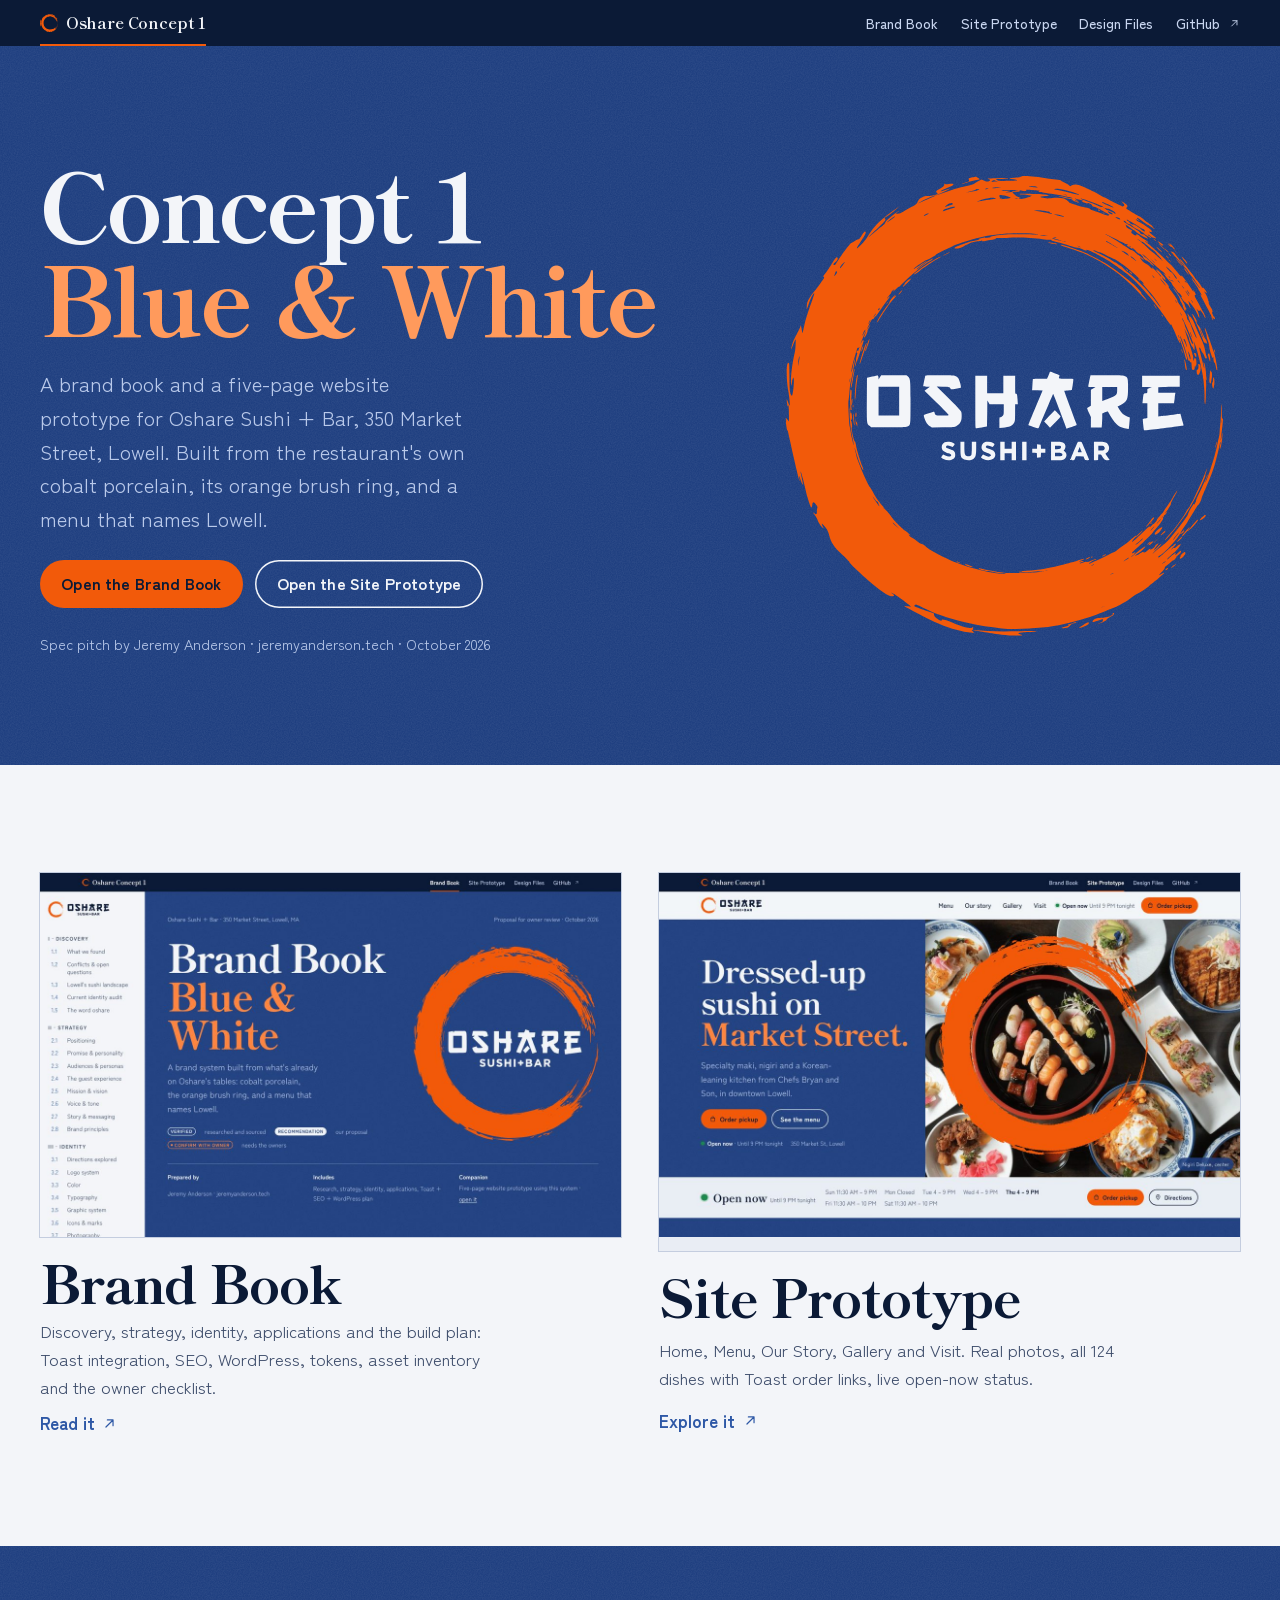
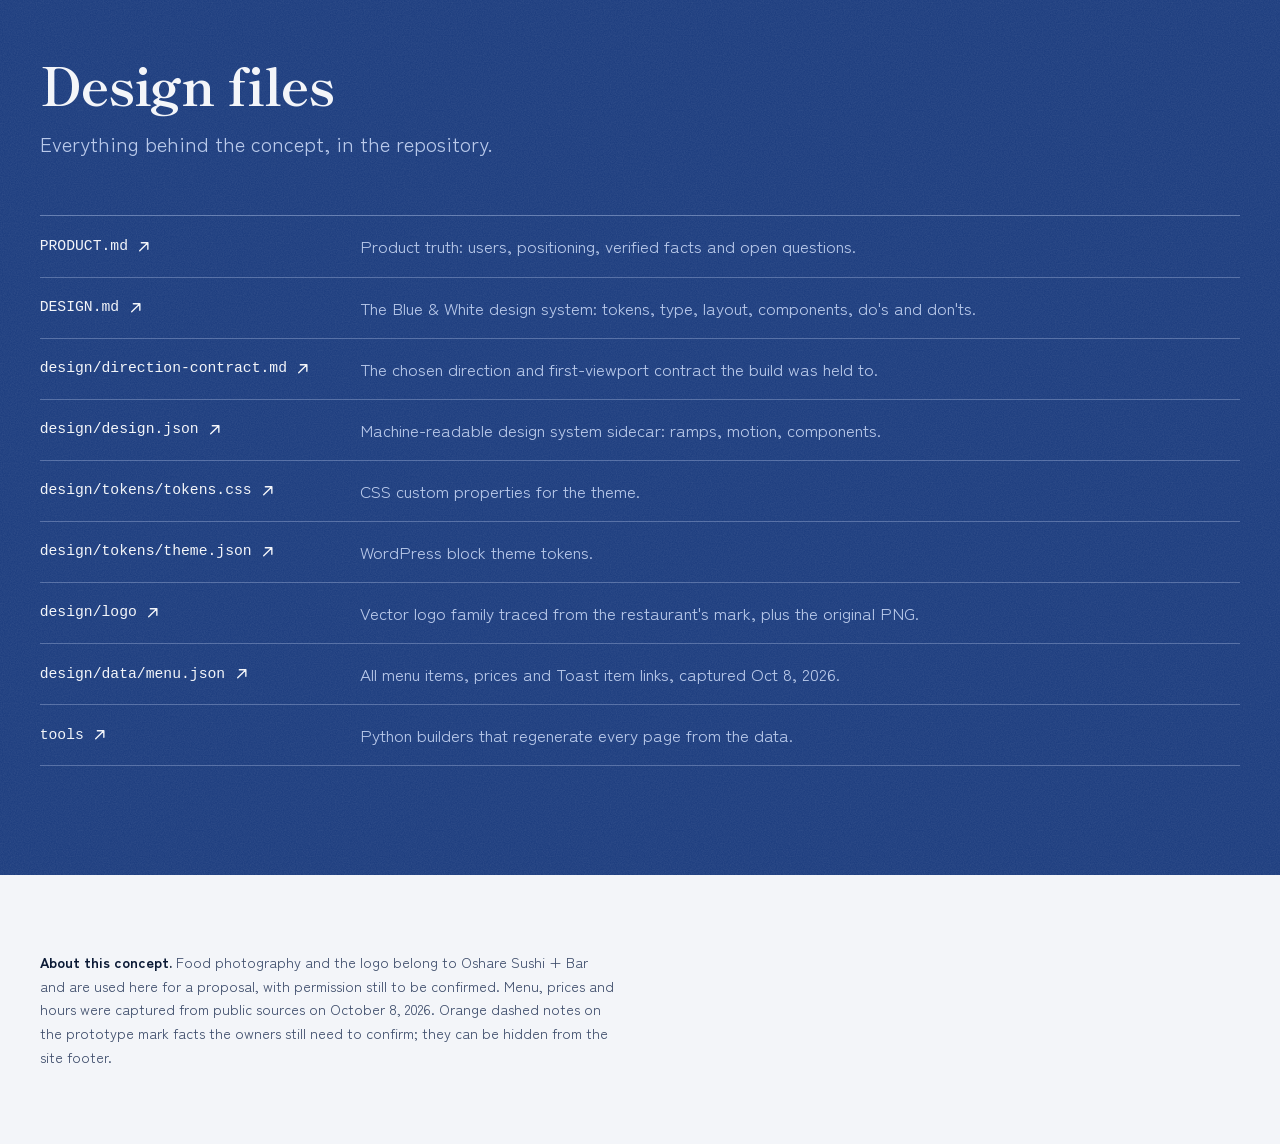
==== commit 5cf6b0c8: "Version-stamp CSS and JS links so deploys aren't hidden by browser cache Co-Authored-By: Claude Opus" ====
--- a/index.html
+++ b/index.html
@@ -3,6 +3,7 @@
 <head>
 <meta charset="utf-8">
 <meta name="viewport" content="width=device-width, initial-scale=1, viewport-fit=cover">
+<meta name="robots" content="noindex, nofollow">
 <title>Oshare Concept 1</title>
 <meta name="description" content="Brand book and website prototype for Oshare Sushi + Bar, Lowell MA. A spec concept by Jeremy Anderson.">
 <meta property="og:title" content="Oshare Concept 1 · Blue & White">
@@ -11,8 +12,8 @@
 <meta name="theme-color" content="#1F3F80">
 <link rel="preconnect" href="https://fonts.googleapis.com"><link rel="preconnect" href="https://fonts.gstatic.com" crossorigin>
 <link rel="stylesheet" href="https://fonts.googleapis.com/css2?family=Shippori+Mincho+B1:wght@500;700;800&family=Zen+Kaku+Gothic+New:wght@400;500;700&display=swap">
-<link rel="stylesheet" href="assets/oshare.css">
-<link rel="stylesheet" href="assets/hub.css">
+<link rel="stylesheet" href="assets/oshare.css?v=28a5a3fc">
+<link rel="stylesheet" href="assets/hub.css?v=3dd46762">
 </head>
 <body>
 <a class="skip" href="#main">Skip to content</a>
--- a/assets/oshare.css
+++ b/assets/oshare.css
@@ -13,8 +13,11 @@
   --on-cobalt: #F3F5F9;
   --on-cobalt-2: #B9C9EA;  /* secondary text on cobalt (6:1) */
   --enso: #F25A0A;         /* the brush ring + primary action fill */
-  --enso-ink: #B5420A;     /* orange as text on glaze (5.1:1) */
-  --enso-hi: #FF8540;      /* orange as text on cobalt (4.2:1, large text) */
+  --enso-ink: #A83D08;     /* orange as text on glaze (5.8:1), panels (5.4:1), wash (4.9:1) */
+  --enso-hi: #FF9A5C;      /* orange as text on cobalt (4.8:1) */
+  --cobalt-ink: #1F3F80;   /* cobalt as text, rules and borders on the page ground */
+  --band: #0B1A36;         /* the deep band behind +BAR; stays dark in both themes */
+  --ok: #17703D;           /* positive state text */
   --on-enso: #0B1A36;
   --line: rgba(31, 63, 128, .22);
   --shadow: 0 18px 40px -22px rgba(11, 26, 54, .45);
@@ -42,14 +45,14 @@
   :root:not([data-theme="light"]) {
     --glaze: #0A1630; --glaze-2: #0F1E3E; --ink: #EEF2FA; --ink-2: #AFBEDB;
     --cobalt: #15306A; --cobalt-2: #8FAEEA; --wash: #1B305F; --on-cobalt: #F3F5F9; --on-cobalt-2: #BFD0F0;
-    --enso: #F46A1E; --enso-ink: #FF8A45; --enso-hi: #FF9452; --on-enso: #0B1A36; --line: rgba(143, 174, 234, .25);
+    --enso: #F46A1E; --enso-ink: #FF8A45; --enso-hi: #FF9A5C; --cobalt-ink: #8FAEEA; --band: #050B1A; --ok: #6FD39B; --on-enso: #0B1A36; --line: rgba(143, 174, 234, .25);
     --shadow: 0 18px 40px -20px rgba(0, 0, 0, .7); --field-grain: .05; color-scheme: dark;
   }
 }
 :root[data-theme="dark"] {
   --glaze: #0A1630; --glaze-2: #0F1E3E; --ink: #EEF2FA; --ink-2: #AFBEDB;
   --cobalt: #15306A; --cobalt-2: #8FAEEA; --wash: #1B305F; --on-cobalt: #F3F5F9; --on-cobalt-2: #BFD0F0;
-  --enso: #F46A1E; --enso-ink: #FF8A45; --enso-hi: #FF9452; --on-enso: #0B1A36; --line: rgba(143, 174, 234, .25);
+  --enso: #F46A1E; --enso-ink: #FF8A45; --enso-hi: #FF9A5C; --cobalt-ink: #8FAEEA; --band: #050B1A; --ok: #6FD39B; --on-enso: #0B1A36; --line: rgba(143, 174, 234, .25);
   --shadow: 0 18px 40px -20px rgba(0, 0, 0, .7); --field-grain: .05; color-scheme: dark;
 }
 
@@ -76,7 +79,7 @@
 .tnum { font-variant-numeric: tabular-nums; }
 
 /* ---------- the rim rule: heavy + hairline, like a bowl's painted rim ---------- */
-.rim { border: 0; height: 7px; margin: 0; color: var(--cobalt);
+.rim { border: 0; height: 7px; margin: 0; color: var(--cobalt-ink);
   background: linear-gradient(currentColor, currentColor) top/100% 3px no-repeat, linear-gradient(currentColor, currentColor) bottom/100% 1px no-repeat; }
 .on-cobalt .rim, .field .rim { color: var(--on-cobalt-2); }
 
@@ -131,7 +134,7 @@
 .hdr__act { display: flex; align-items: center; gap: var(--s4); }
 .status { display: inline-flex; align-items: center; gap: .5em; font-size: var(--fs-sm); color: var(--ink-2); white-space: nowrap; }
 .status__dot { width: .62em; height: .62em; border-radius: 50%; background: var(--ink-2); box-shadow: 0 0 0 3px color-mix(in srgb, currentColor 18%, transparent); }
-.status[data-open="true"] .status__dot { background: #1E8A4C; color: #1E8A4C; }
+.status[data-open="true"] .status__dot { background: var(--ok); color: var(--ok); }
 .status[data-open="false"] .status__dot { background: var(--enso-ink); color: var(--enso-ink); }
 .status b { color: var(--ink); font-weight: 700; }
 .menu-btn { display: none; }
@@ -159,6 +162,7 @@
 
 /* ---------- cobalt field ---------- */
 .field { background-color: var(--cobalt); color: var(--on-cobalt); position: relative; isolation: isolate; }
+.field--band { background-color: var(--band); }
 .field::before { content: ""; position: absolute; inset: 0; z-index: -1; opacity: var(--field-grain); pointer-events: none;
   background-image: url("data:image/svg+xml,%3Csvg xmlns='http://www.w3.org/2000/svg' width='240' height='240'%3E%3Cfilter id='n'%3E%3CfeTurbulence type='fractalNoise' baseFrequency='.85' numOctaves='3' stitchTiles='stitch'/%3E%3CfeColorMatrix values='0 0 0 0 1 0 0 0 0 1 0 0 0 0 1 0 0 0 1.4 -.35'/%3E%3C/filter%3E%3Crect width='240' height='240' filter='url(%23n)'/%3E%3C/svg%3E"); }
 .field ::selection { background: var(--on-cobalt); color: var(--cobalt); }
@@ -269,10 +273,10 @@
 .barband .btn--ghost { --t: #F3F5F9; }
 
 /* ratings */
-.ratings { display: grid; grid-template-columns: repeat(3, minmax(0, 1fr)); border-top: 3px solid var(--cobalt); }
+.ratings { display: grid; grid-template-columns: repeat(3, minmax(0, 1fr)); border-top: 3px solid var(--cobalt-ink); }
 .rating { padding: var(--s5) var(--s5) var(--s5) 0; display: grid; gap: var(--s2); border-bottom: 1px solid var(--line); }
 .rating + .rating { padding-left: var(--s5); border-left: 1px solid var(--line); }
-.rating__n { font-family: var(--display); font-size: clamp(2.6rem, 2rem + 2vw, 3.8rem); font-weight: 800; line-height: 1; color: var(--cobalt); }
+.rating__n { font-family: var(--display); font-size: clamp(2.6rem, 2rem + 2vw, 3.8rem); font-weight: 800; line-height: 1; color: var(--cobalt-ink); }
 .rating__n small { font-size: .4em; color: var(--ink-2); font-weight: 500; }
 .rating__src { font-size: var(--fs-sm); color: var(--ink-2); }
 @media (max-width: 720px) { .ratings { grid-template-columns: 1fr; } .rating + .rating { padding-left: 0; border-left: 0; } }
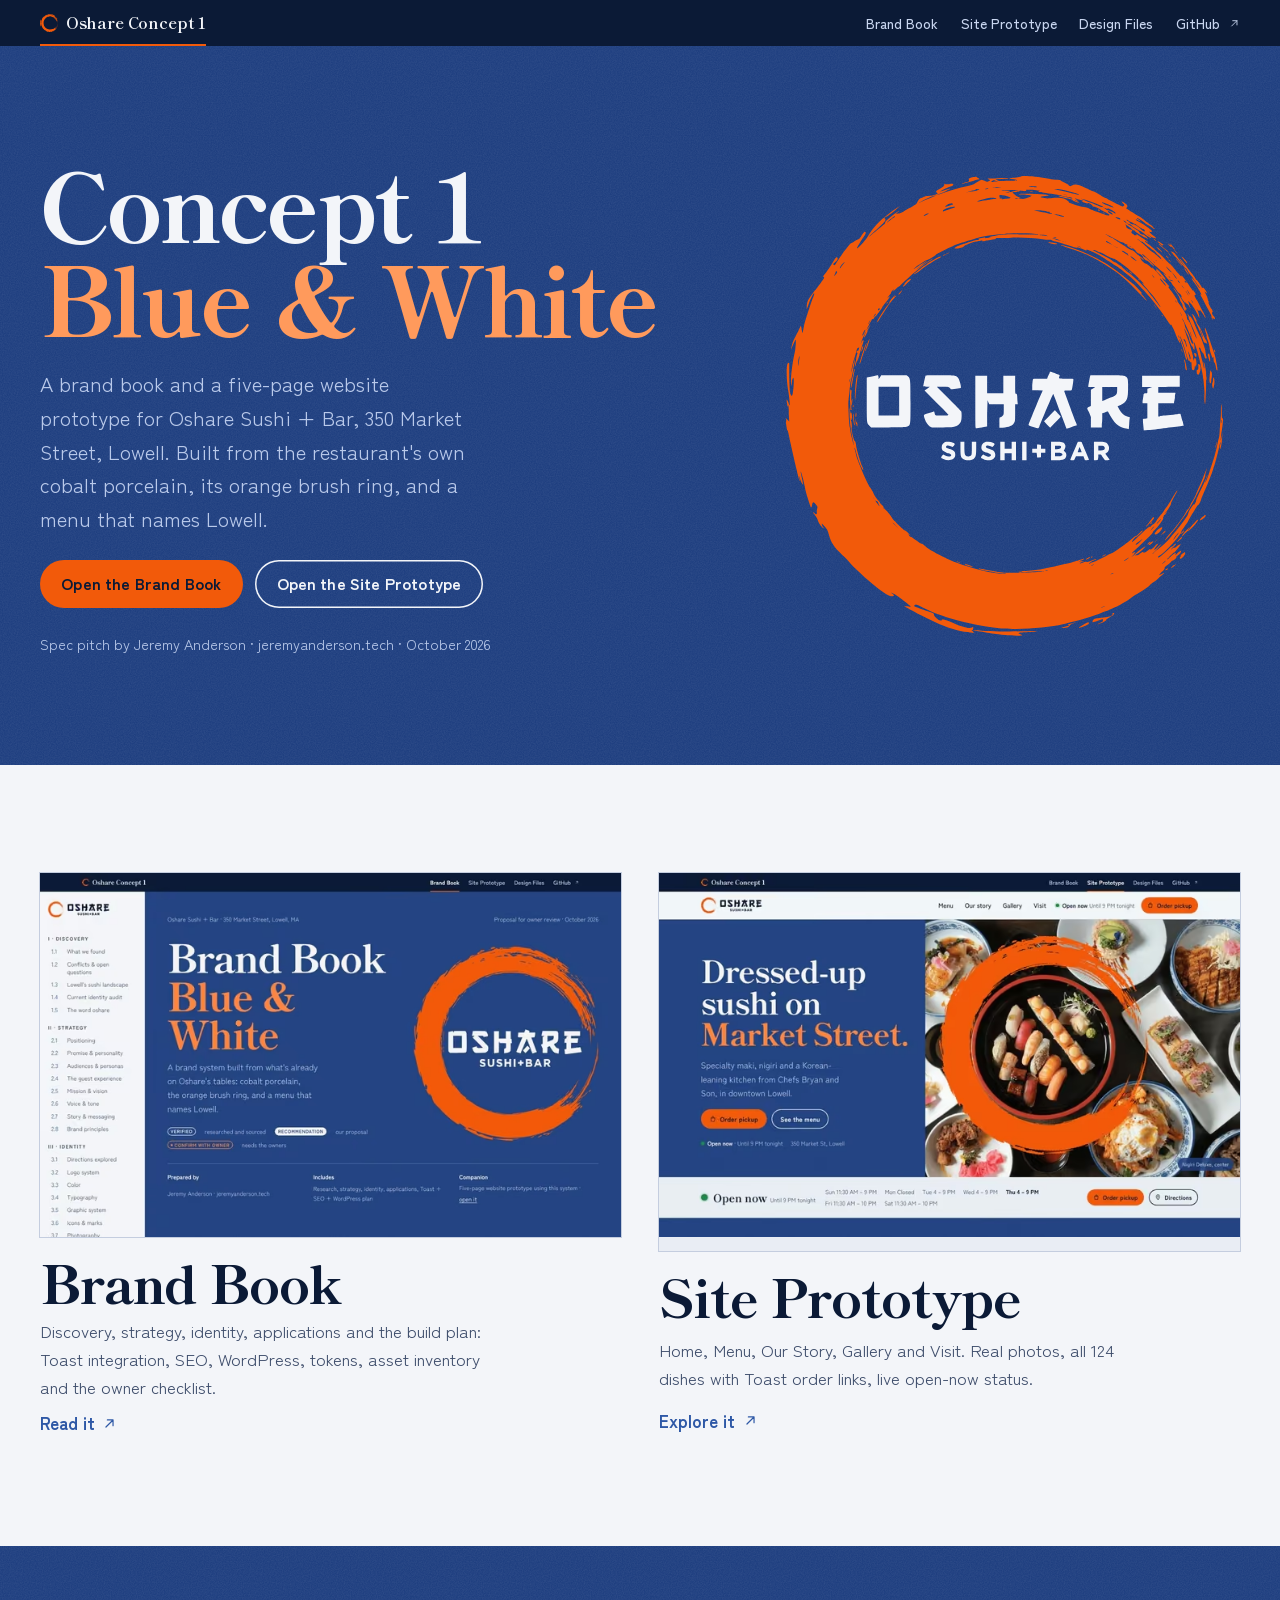
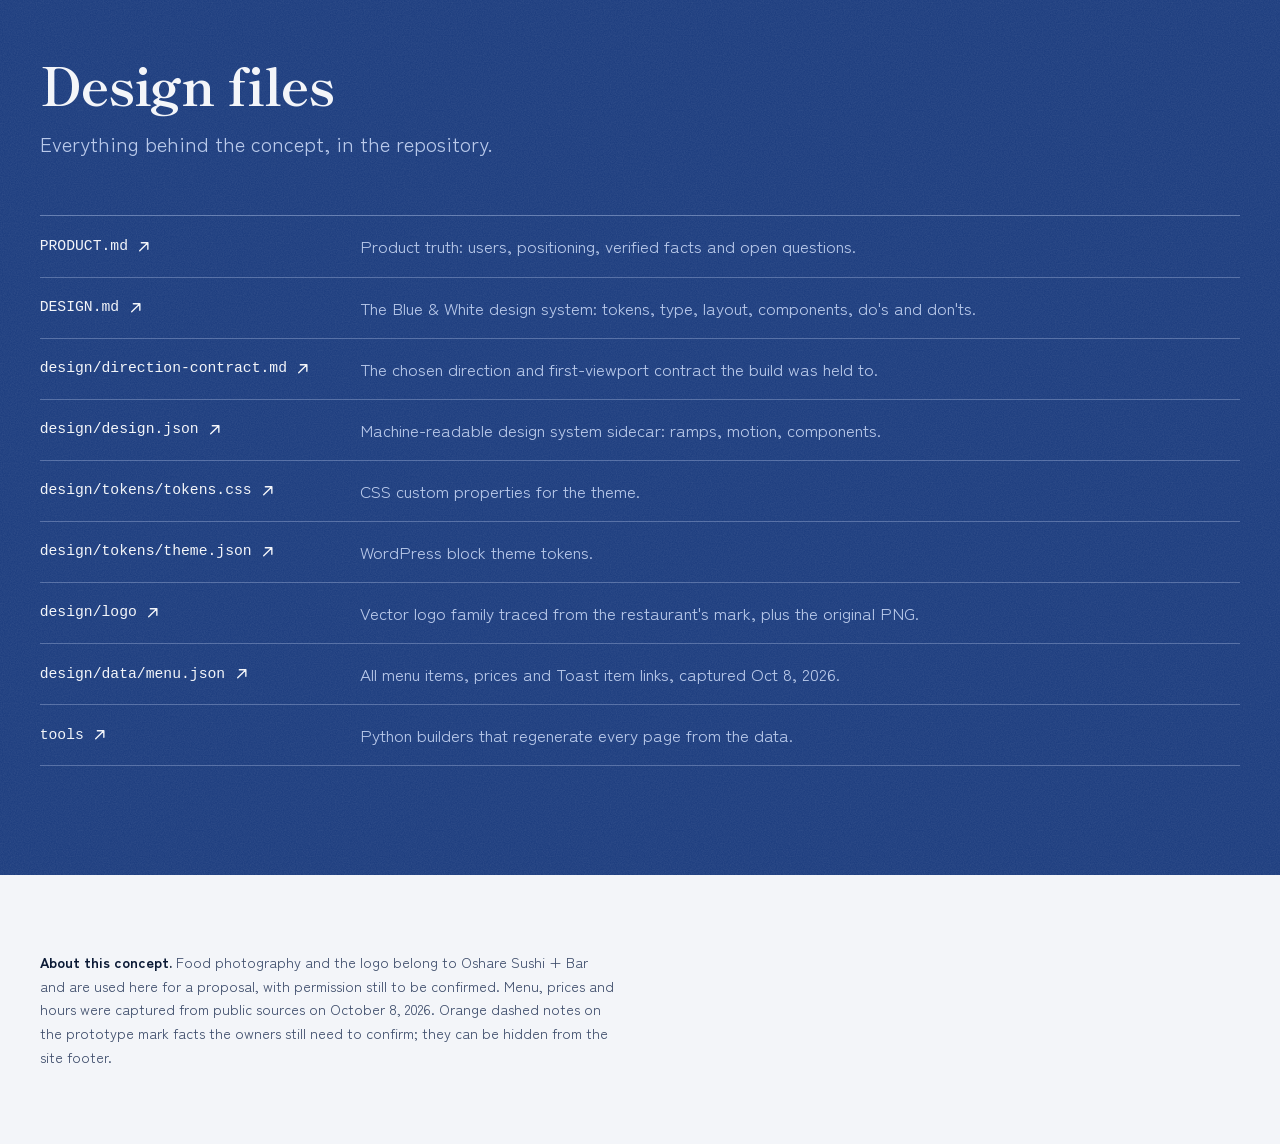
==== commit b8298c0b: "Optimize: AVIF/WebP images, self-hosted fonts, lighter logo SVGs - tools/build_assets.py encodes eve" ====
--- a/index.html
+++ b/index.html
@@ -4,16 +4,16 @@
 <meta charset="utf-8">
 <meta name="viewport" content="width=device-width, initial-scale=1, viewport-fit=cover">
 <meta name="robots" content="noindex, nofollow">
+<script>document.documentElement.classList.add("js")</script>
 <title>Oshare Concept 1</title>
 <meta name="description" content="Brand book and website prototype for Oshare Sushi + Bar, Lowell MA. A spec concept by Jeremy Anderson.">
 <meta property="og:title" content="Oshare Concept 1 · Blue & White">
 <meta property="og:description" content="Brand book and website prototype for Oshare Sushi + Bar, Lowell MA.">
 <meta property="og:image" content="img/preview-site.jpg">
 <meta name="theme-color" content="#1F3F80">
-<link rel="preconnect" href="https://fonts.googleapis.com"><link rel="preconnect" href="https://fonts.gstatic.com" crossorigin>
-<link rel="stylesheet" href="https://fonts.googleapis.com/css2?family=Shippori+Mincho+B1:wght@500;700;800&family=Zen+Kaku+Gothic+New:wght@400;500;700&display=swap">
-<link rel="stylesheet" href="assets/oshare.css?v=28a5a3fc">
-<link rel="stylesheet" href="assets/hub.css?v=3dd46762">
+<link rel="preload" href="assets/fonts/shippori-mincho-b1-latin-800-normal.woff2" as="font" type="font/woff2" crossorigin>
+<link rel="stylesheet" href="assets/oshare.css?v=caa339e7">
+<link rel="stylesheet" href="assets/hub.css?v=83b8d4c7">
 </head>
 <body>
 <a class="skip" href="#main">Skip to content</a>
@@ -34,11 +34,11 @@
   <section class="sec" aria-label="Explore">
     <div class="wrap hub-cards">
       <a class="hub-card" href="brand-book/">
-        <span class="hub-card__img"><img src="img/preview-brand-book.jpg" alt="Brand book cover in cobalt with the orange ensō" width="1200" height="750" loading="lazy"></span>
+        <span class="hub-card__img"><picture><source type="image/avif" srcset="img/w/preview-brand-book-240.avif 240w, img/w/preview-brand-book-480.avif 480w, img/w/preview-brand-book-720.avif 720w, img/w/preview-brand-book-960.avif 960w, img/w/preview-brand-book-1200.avif 1200w" sizes="(max-width: 47.5em) 100vw, (min-width: 82.5em) 600px, 46vw"><source type="image/webp" srcset="img/w/preview-brand-book-240.webp 240w, img/w/preview-brand-book-480.webp 480w, img/w/preview-brand-book-720.webp 720w, img/w/preview-brand-book-960.webp 960w, img/w/preview-brand-book-1200.webp 1200w" sizes="(max-width: 47.5em) 100vw, (min-width: 82.5em) 600px, 46vw"><img decoding="async" src="img/preview-brand-book.jpg" alt="Brand book cover in cobalt with the orange ensō" width="1200" height="750" loading="lazy"></picture></span>
         <span class="hub-card__body"><b>Brand Book</b><span>Discovery, strategy, identity, applications and the build plan: Toast integration, SEO, WordPress, tokens, asset inventory and the owner checklist.</span><span class="link-arrow">Read it<svg class="ico" viewBox="0 0 24 24" aria-hidden="true"><path d="M7 17 17 7M9 7h8v8"/></svg></span></span>
       </a>
       <a class="hub-card" href="site/">
-        <span class="hub-card__img"><img src="img/preview-site.jpg" alt="Website homepage with the ensō circling a tray of nigiri" width="1200" height="750" loading="lazy"></span>
+        <span class="hub-card__img"><picture><source type="image/avif" srcset="img/w/preview-site-240.avif 240w, img/w/preview-site-480.avif 480w, img/w/preview-site-720.avif 720w, img/w/preview-site-960.avif 960w, img/w/preview-site-1200.avif 1200w" sizes="(max-width: 47.5em) 100vw, (min-width: 82.5em) 600px, 46vw"><source type="image/webp" srcset="img/w/preview-site-240.webp 240w, img/w/preview-site-480.webp 480w, img/w/preview-site-720.webp 720w, img/w/preview-site-960.webp 960w, img/w/preview-site-1200.webp 1200w" sizes="(max-width: 47.5em) 100vw, (min-width: 82.5em) 600px, 46vw"><img decoding="async" src="img/preview-site.jpg" alt="Website homepage with the ensō circling a tray of nigiri" width="1200" height="750" loading="lazy"></picture></span>
         <span class="hub-card__body"><b>Site Prototype</b><span>Home, Menu, Our Story, Gallery and Visit. Real photos, all 124 dishes with Toast order links, live open-now status.</span><span class="link-arrow">Explore it<svg class="ico" viewBox="0 0 24 24" aria-hidden="true"><path d="M7 17 17 7M9 7h8v8"/></svg></span></span>
       </a>
     </div>
--- a/assets/oshare.css
+++ b/assets/oshare.css
@@ -1,6 +1,20 @@
 /* Oshare Sushi + Bar — "Blue & White" system
    Layout concept: porcelain-white ground, underglaze-cobalt fields that own whole regions,
    one orange brush stroke (the ensō) as the only warm note; the double rim rule is the only divider. */
+
+/* ---------- fonts: self-hosted (SIL OFL 1.1, licenses in assets/fonts/) ----------
+   Same Latin files Google Fonts serves, without the two extra connections and the
+   render-blocking cross-origin stylesheet. Shippori 800 (every page's h1) is preloaded
+   in each page's head so headlines don't reflow; body text swaps in without moving the layout. */
+@font-face { font-family: "Shippori Mincho B1"; font-style: normal; font-weight: 500; font-display: swap; src: url("fonts/shippori-mincho-b1-latin-500-normal.woff2") format("woff2"); unicode-range: U+0000-00FF, U+0131, U+0152-0153, U+02BB-02BC, U+02C6, U+02DA, U+02DC, U+0304, U+0308, U+0329, U+2000-206F, U+20AC, U+2122, U+2191, U+2193, U+2212, U+2215, U+FEFF, U+FFFD; }
+@font-face { font-family: "Shippori Mincho B1"; font-style: normal; font-weight: 700; font-display: swap; src: url("fonts/shippori-mincho-b1-latin-700-normal.woff2") format("woff2"); unicode-range: U+0000-00FF, U+0131, U+0152-0153, U+02BB-02BC, U+02C6, U+02DA, U+02DC, U+0304, U+0308, U+0329, U+2000-206F, U+20AC, U+2122, U+2191, U+2193, U+2212, U+2215, U+FEFF, U+FFFD; }
+@font-face { font-family: "Shippori Mincho B1"; font-style: normal; font-weight: 800; font-display: swap; src: url("fonts/shippori-mincho-b1-latin-800-normal.woff2") format("woff2"); unicode-range: U+0000-00FF, U+0131, U+0152-0153, U+02BB-02BC, U+02C6, U+02DA, U+02DC, U+0304, U+0308, U+0329, U+2000-206F, U+20AC, U+2122, U+2191, U+2193, U+2212, U+2215, U+FEFF, U+FFFD; }
+@font-face { font-family: "Zen Kaku Gothic New"; font-style: normal; font-weight: 400; font-display: swap; src: url("fonts/zen-kaku-gothic-new-latin-400-normal.woff2") format("woff2"); unicode-range: U+0000-00FF, U+0131, U+0152-0153, U+02BB-02BC, U+02C6, U+02DA, U+02DC, U+0304, U+0308, U+0329, U+2000-206F, U+20AC, U+2122, U+2191, U+2193, U+2212, U+2215, U+FEFF, U+FFFD; }
+@font-face { font-family: "Zen Kaku Gothic New"; font-style: normal; font-weight: 500; font-display: swap; src: url("fonts/zen-kaku-gothic-new-latin-500-normal.woff2") format("woff2"); unicode-range: U+0000-00FF, U+0131, U+0152-0153, U+02BB-02BC, U+02C6, U+02DA, U+02DC, U+0304, U+0308, U+0329, U+2000-206F, U+20AC, U+2122, U+2191, U+2193, U+2212, U+2215, U+FEFF, U+FFFD; }
+@font-face { font-family: "Zen Kaku Gothic New"; font-style: normal; font-weight: 700; font-display: swap; src: url("fonts/zen-kaku-gothic-new-latin-700-normal.woff2") format("woff2"); unicode-range: U+0000-00FF, U+0131, U+0152-0153, U+02BB-02BC, U+02C6, U+02DA, U+02DC, U+0304, U+0308, U+0329, U+2000-206F, U+20AC, U+2122, U+2191, U+2193, U+2212, U+2215, U+FEFF, U+FFFD; }
+/* the brand book's one Japanese word (おしゃれ), cut down to its four kana */
+@font-face { font-family: "Zen Kaku Gothic New"; font-style: normal; font-weight: 400; font-display: swap; src: url("fonts/zen-kaku-gothic-new-ja-oshare-400-normal.woff2") format("woff2"); unicode-range: U+304A, U+3057, U+3083, U+308C; }
+
 :root {
   /* color */
   --glaze: #F3F5F9;        /* porcelain white ground */
@@ -65,6 +79,7 @@
   -webkit-font-smoothing: antialiased; text-rendering: optimizeLegibility;
 }
 img { max-width: 100%; height: auto; display: block; }
+picture { display: contents; } /* AVIF/WebP wrapper: the <img> inside keeps its usual box and selectors */
 a { color: inherit; text-underline-offset: .22em; text-decoration-thickness: 1px; }
 a:hover { text-decoration-color: var(--enso); }
 ::selection { background: var(--enso); color: var(--on-enso); }
@@ -138,7 +153,7 @@
 .status[data-open="false"] .status__dot { background: var(--enso-ink); color: var(--enso-ink); }
 .status b { color: var(--ink); font-weight: 700; }
 .menu-btn { display: none; }
-@media (max-width: 920px) {
+@media (max-width: 57.5em) {
   .nav, .hdr .status { display: none; }
   .hdr__act { margin-left: auto; }
   .menu-btn { display: inline-flex; width: 48px; height: 48px; align-items: center; justify-content: center; border-radius: 999px; border: 1.5px solid var(--line); background: transparent; color: var(--ink); cursor: pointer; }
@@ -148,11 +163,11 @@
   .hdr[data-open="true"] .nav a::after { display: none; }
   .brand .wordmark { width: 92px; }
 }
-@media (max-width: 420px) { .hdr .btn { padding-inline: .9em; } }
+@media (max-width: 26.25em) { .hdr .btn { padding-inline: .9em; } }
 
 /* mobile order bar */
 .orderbar { display: none; }
-@media (max-width: 920px) {
+@media (max-width: 57.5em) {
   .orderbar { display: grid; grid-template-columns: 1.6fr 1fr 1fr; gap: 1px; position: fixed; left: 0; right: 0; bottom: 0; z-index: 45;
     background: var(--line); border-top: 1px solid var(--line); padding-bottom: env(safe-area-inset-bottom, 0px); }
   .orderbar a { display: flex; align-items: center; justify-content: center; gap: .45em; min-height: 56px; background: var(--glaze); color: var(--ink); font-weight: 700; font-size: .95rem; text-decoration: none; }
@@ -187,7 +202,7 @@
 /* the ring is sized to the rendered photo scale so it always circles the lacquer tray */
 .hero__photo .enso { position: absolute; width: max(58cqw, 81cqh); left: 37.5%; top: 48.9%; transform: translate(-50%, -50%) rotate(-8deg); }
 .hero__photo figcaption { position: absolute; right: var(--s4); bottom: var(--s4); background: color-mix(in srgb, var(--cobalt) 88%, transparent); color: var(--on-cobalt); font-size: var(--fs-xs); padding: .35rem .7rem; border-radius: 999px; letter-spacing: .02em; }
-@media (max-width: 920px) {
+@media (max-width: 57.5em) {
   .hero { grid-template-columns: 1fr; }
   .hero__copy { padding: var(--s7) var(--gutter) var(--s6); }
   .hero { min-height: 0; } .hero__photo { height: auto; aspect-ratio: 1372 / 984; }
@@ -201,7 +216,7 @@
 .sec-head p { font-size: var(--fs-lead); color: var(--ink-2); max-width: 46ch; }
 .field .sec-head p { color: var(--on-cobalt-2); }
 .sec-head--split { max-width: none; grid-template-columns: minmax(0, 1fr) auto; align-items: end; }
-@media (max-width: 720px) { .sec-head--split { grid-template-columns: 1fr; } }
+@media (max-width: 45em) { .sec-head--split { grid-template-columns: 1fr; } }
 
 /* tonight strip */
 .tonight { border-bottom: 1px solid var(--line); background: var(--glaze-2); }
@@ -210,7 +225,7 @@
 .tonight__hours { display: flex; flex-wrap: wrap; gap: .25rem 1.25rem; font-size: var(--fs-sm); color: var(--ink-2); }
 .tonight__hours span[aria-current] { color: var(--ink); font-weight: 700; }
 .tonight__acts { display: flex; gap: var(--s3); flex-wrap: wrap; }
-@media (max-width: 920px) { .tonight__in { grid-template-columns: 1fr; gap: var(--s3); } }
+@media (max-width: 57.5em) { .tonight__in { grid-template-columns: 1fr; gap: var(--s3); } }
 
 /* Lowell rolls */
 .named { display: grid; grid-template-columns: repeat(3, minmax(0, 1fr)); border-top: 1px solid var(--on-cobalt-2); }
@@ -221,7 +236,7 @@
 .named .price { font-family: var(--display); font-size: 1.35rem; color: var(--enso-hi); font-weight: 700; }
 .named p { color: var(--on-cobalt-2); }
 .named .why { font-size: var(--fs-sm); color: var(--on-cobalt); border-top: 1px dashed color-mix(in srgb, var(--on-cobalt-2) 60%, transparent); padding-top: var(--s3); }
-@media (max-width: 860px) { .named { grid-template-columns: 1fr; } .named article, .named article + article { padding: var(--s5) 0; border-right: 0; border-bottom: 1px solid color-mix(in srgb, var(--on-cobalt-2) 45%, transparent); } }
+@media (max-width: 53.75em) { .named { grid-template-columns: 1fr; } .named article, .named article + article { padding: var(--s5) 0; border-right: 0; border-bottom: 1px solid color-mix(in srgb, var(--on-cobalt-2) 45%, transparent); } }
 
 /* plates (signature dishes with real photos) */
 .plates { display: grid; grid-template-columns: repeat(12, minmax(0, 1fr)); gap: clamp(1rem, .5rem + 1.6vw, 2rem); }
@@ -241,8 +256,8 @@
 .plate .price { font-family: var(--display); font-weight: 700; font-size: 1.2rem; color: var(--enso-ink); white-space: nowrap; }
 .plate p { color: var(--ink-2); font-size: .98rem; }
 .plate .link-arrow { justify-self: start; }
-@media (max-width: 960px) { .plate, .plate--lg { grid-column: span 6; } .plate--wide { grid-column: span 12; } }
-@media (max-width: 600px) { .plates { grid-template-columns: 1fr; } .plate, .plate--lg, .plate--wide { grid-column: auto; } .plate--wide .plate__img { aspect-ratio: 5 / 4; } .plate--wide .plate__ring { width: 34%; } }
+@media (max-width: 60em) { .plate, .plate--lg { grid-column: span 6; } .plate--wide { grid-column: span 12; } }
+@media (max-width: 37.5em) { .plates { grid-template-columns: 1fr; } .plate, .plate--lg, .plate--wide { grid-column: auto; } .plate--wide .plate__img { aspect-ratio: 5 / 4; } .plate--wide .plate__ring { width: 34%; } }
 
 /* two counters */
 .counters { display: grid; grid-template-columns: minmax(0, 1fr) minmax(0, 1fr); gap: 0; }
@@ -255,13 +270,13 @@
 .counter li { display: flex; justify-content: space-between; gap: var(--s4); padding: .65rem 0; border-bottom: 1px solid var(--line); }
 .counter.field li { border-bottom-color: color-mix(in srgb, var(--on-cobalt-2) 35%, transparent); }
 .counter li span:last-child { font-variant-numeric: tabular-nums; font-weight: 700; }
-@media (max-width: 860px) { .counters { grid-template-columns: 1fr; } }
+@media (max-width: 53.75em) { .counters { grid-template-columns: 1fr; } }
 
 /* chefs line */
 .chefs { display: grid; grid-template-columns: minmax(0, 7fr) minmax(0, 5fr); gap: clamp(2rem, 4vw, 5rem); align-items: center; }
 .chefs blockquote { margin: 0; font-family: var(--display); font-size: clamp(1.7rem, 1.1rem + 2.2vw, 3.1rem); line-height: 1.18; font-weight: 700; letter-spacing: -.02em; }
 .chefs blockquote span { color: var(--enso-ink); }
-@media (max-width: 860px) { .chefs { grid-template-columns: 1fr; } }
+@media (max-width: 53.75em) { .chefs { grid-template-columns: 1fr; } }
 
 /* bar band (dark photo) */
 .barband { position: relative; color: #F3F5F9; isolation: isolate; overflow: hidden; }
@@ -279,7 +294,7 @@
 .rating__n { font-family: var(--display); font-size: clamp(2.6rem, 2rem + 2vw, 3.8rem); font-weight: 800; line-height: 1; color: var(--cobalt-ink); }
 .rating__n small { font-size: .4em; color: var(--ink-2); font-weight: 500; }
 .rating__src { font-size: var(--fs-sm); color: var(--ink-2); }
-@media (max-width: 720px) { .ratings { grid-template-columns: 1fr; } .rating + .rating { padding-left: 0; border-left: 0; } }
+@media (max-width: 45em) { .ratings { grid-template-columns: 1fr; } .rating + .rating { padding-left: 0; border-left: 0; } }
 
 /* visit block */
 .visit { display: grid; grid-template-columns: minmax(0, 1fr) minmax(0, 1fr); gap: clamp(2rem, 4vw, 5rem); }
@@ -295,7 +310,7 @@
 .fact { display: grid; grid-template-columns: 1.5rem 1fr; gap: var(--s3); align-items: start; }
 .fact .ico { margin-top: .3em; color: var(--cobalt-2); }
 .field .fact .ico { color: var(--enso); }
-@media (max-width: 860px) { .visit { grid-template-columns: 1fr; } }
+@media (max-width: 53.75em) { .visit { grid-template-columns: 1fr; } }
 
 /* map card (link out; no iframe) */
 .mapcard { display: block; position: relative; aspect-ratio: 4 / 3; background: var(--wash); text-decoration: none; color: var(--ink); overflow: hidden; }
@@ -315,7 +330,7 @@
 .ftr a:hover { text-decoration: underline; }
 .ftr__base { margin-top: var(--s7); display: flex; flex-wrap: wrap; justify-content: space-between; gap: var(--s4); font-size: var(--fs-xs); color: var(--on-cobalt-2); }
 .ftr__base button { background: none; border: 1px solid color-mix(in srgb, var(--on-cobalt-2) 60%, transparent); color: var(--on-cobalt); border-radius: 999px; padding: .35rem .8rem; font: inherit; cursor: pointer; }
-@media (max-width: 860px) { .ftr__top { grid-template-columns: 1fr; } .ftr__cols { grid-template-columns: 1fr 1fr; } }
+@media (max-width: 53.75em) { .ftr__top { grid-template-columns: 1fr; } .ftr__cols { grid-template-columns: 1fr 1fr; } }
 
 /* pitch notes: what needs the owner's confirmation */
 .note { display: inline-flex; align-items: center; gap: .35em; font: 500 var(--fs-xs)/1.35 var(--sans); letter-spacing: .01em; color: var(--enso-ink);
@@ -330,7 +345,7 @@
 .phead p { font-size: var(--fs-lead); color: var(--on-cobalt-2); max-width: 46ch; margin-top: var(--s4); }
 .phead .enso { position: absolute; width: clamp(240px, 34vw, 520px); right: -4%; top: 50%; transform: translateY(-50%) rotate(12deg); opacity: .95; }
 .phead__in { position: relative; z-index: 1; }
-@media (max-width: 720px) { .phead .enso { width: 62vw; right: -24vw; opacity: .55; } }
+@media (max-width: 45em) { .phead .enso { width: 62vw; right: -24vw; opacity: .55; } }
 
 /* ---------- menu page ---------- */
 .mtools { position: sticky; top: calc(env(safe-area-inset-top, 0px) + 69px); z-index: 30; background: color-mix(in srgb, var(--glaze) 95%, transparent); backdrop-filter: blur(8px); -webkit-backdrop-filter: blur(8px); border-bottom: 1px solid var(--line); }
@@ -347,7 +362,7 @@
 .search input { min-height: 40px; width: 12rem; border-radius: 999px; border: 1.5px solid var(--line); background: var(--glaze); color: var(--ink); padding: .35rem .9rem .35rem 2.1rem; font: 400 .95rem var(--sans); }
 .search input::placeholder { color: var(--ink-2); }
 .search .ico { position: absolute; left: .75rem; top: 50%; transform: translateY(-50%); color: var(--ink-2); }
-@media (max-width: 920px) { .mtools { top: calc(env(safe-area-inset-top, 0px) + 69px); } .mtools__in { grid-template-columns: 1fr; } .search input { width: 100%; } .filters { overflow-x: auto; } .search { flex: 1; } }
+@media (max-width: 57.5em) { .mtools { top: calc(env(safe-area-inset-top, 0px) + 69px); } .mtools__in { grid-template-columns: 1fr; } .search input { width: 100%; } .filters { overflow-x: auto; } .search { flex: 1; } }
 
 .legend { display: flex; flex-wrap: wrap; gap: .5rem 1.5rem; font-size: var(--fs-sm); color: var(--ink-2); padding-block: var(--s5) 0; }
 .legend span { display: inline-flex; align-items: center; gap: .4em; }
@@ -376,22 +391,23 @@
 .oos { font-size: var(--fs-xs); color: var(--enso-ink); font-weight: 700; }
 .mitem[hidden] { display: none !important; }
 .mempty { padding: var(--s6) 0; color: var(--ink-2); }
-@media (max-width: 860px) { .mlist { grid-template-columns: 1fr; } .mcat__head { grid-template-columns: 1fr; } .mcat__head p { text-align: left; } }
-@media (max-width: 420px) { .mitem--photo { grid-template-columns: 84px minmax(0, 1fr) auto; } .mitem--photo .mitem__img { width: 84px; } }
+@media (max-width: 53.75em) { .mlist { grid-template-columns: 1fr; } .mcat__head { grid-template-columns: 1fr; } .mcat__head p { text-align: left; } }
+@media (max-width: 26.25em) { .mitem--photo { grid-template-columns: 84px minmax(0, 1fr) auto; } .mitem--photo .mitem__img { width: 84px; } }
 .sushi-guide { display: grid; grid-template-columns: repeat(3, minmax(0, 1fr)); gap: var(--s5); padding: var(--s5); background: var(--wash); margin-top: var(--s5); }
 .sushi-guide b { display: block; font-family: var(--display); font-size: 1.15rem; }
 .sushi-guide p { font-size: .92rem; color: var(--ink-2); }
-@media (max-width: 720px) { .sushi-guide { grid-template-columns: 1fr; } }
+@media (max-width: 45em) { .sushi-guide { grid-template-columns: 1fr; } }
 
 /* ---------- gallery ---------- */
 .gallery { columns: 3 280px; column-gap: clamp(.75rem, 1.5vw, 1.25rem); }
-.gallery button { display: block; width: 100%; margin: 0 0 clamp(.75rem, 1.5vw, 1.25rem); padding: 0; border: 0; background: var(--glaze-2); cursor: zoom-in; break-inside: avoid; position: relative; color: inherit; text-align: left; }
-.gallery button img { width: 100%; transition: opacity .3s; }
-.gallery button:hover img { opacity: .9; }
-.gallery button span { display: block; padding: .55rem 0 0; font-size: var(--fs-sm); color: var(--ink-2); background: var(--glaze); }
+.gallery a { display: block; text-decoration: none; width: 100%; margin: 0 0 clamp(.75rem, 1.5vw, 1.25rem); padding: 0; border: 0; background: var(--glaze-2); cursor: zoom-in; break-inside: avoid; position: relative; color: inherit; text-align: left; }
+.gallery a img { width: 100%; transition: opacity .3s; }
+.gallery a:hover img { opacity: .9; }
+.gallery a span { display: block; padding: .55rem 0 0; font-size: var(--fs-sm); color: var(--ink-2); background: var(--glaze); }
 dialog.lightbox { border: 0; padding: 0; max-width: min(1200px, 94vw); width: 100%; background: transparent; color: #F3F5F9; }
 dialog.lightbox::backdrop { background: rgba(6, 13, 30, .9); }
 .lightbox figure { margin: 0; display: grid; gap: var(--s3); }
+.lightbox__img { min-height: 40vh; display: grid; place-items: center; }
 .lightbox img { width: 100%; max-height: 78vh; object-fit: contain; }
 .lightbox__bar { display: flex; justify-content: space-between; align-items: center; gap: var(--s4); }
 .lightbox__bar div { display: flex; gap: .5rem; }
@@ -405,12 +421,12 @@
 .prose h2 { font-size: var(--fs-h2); }
 .prose p { font-size: 1.08rem; }
 .prose .lede { font-size: var(--fs-lead); }
-@media (max-width: 860px) { .story-grid { grid-template-columns: 1fr; } }
+@media (max-width: 53.75em) { .story-grid { grid-template-columns: 1fr; } }
 .gaps { display: grid; grid-template-columns: repeat(3, minmax(0, 1fr)); gap: var(--s5); }
 .gap { border: 1.5px dashed color-mix(in srgb, var(--on-cobalt-2) 70%, transparent); padding: var(--s5); display: grid; gap: var(--s3); align-content: start; min-height: 220px; }
 .gap h3 { font-size: var(--fs-h3); }
 .gap p { color: var(--on-cobalt-2); font-size: .95rem; }
-@media (max-width: 860px) { .gaps { grid-template-columns: 1fr; } }
+@media (max-width: 53.75em) { .gaps { grid-template-columns: 1fr; } }
 
 /* motion */
 @media (prefers-reduced-motion: reduce) {
@@ -418,12 +434,12 @@
 }
 
 .barstack { grid-template-columns: minmax(0,1fr) minmax(0,1fr); }
-@media (max-width: 760px) { .barstack { grid-template-columns: 1fr !important; } }
+@media (max-width: 47.5em) { .barstack { grid-template-columns: 1fr !important; } }
 html.hide-notes .note-block { display: none; }
 
 .nowrap { white-space: nowrap; }
 .btn .short { display: none; }
-@media (max-width: 520px) { .hdr .btn .long { display: none; } .hdr .btn .short { display: inline; } }
+@media (max-width: 32.5em) { .hdr .btn .long { display: none; } .hdr .btn .short { display: inline; } }
 
 /* ---------- concept bar (GitHub Pages presentation wrapper) ---------- */
 .concept { background: #0B1A36; color: #F3F5F9; font: 500 .88rem/1 var(--sans); position: relative; z-index: 50; }
@@ -438,4 +454,108 @@
 .concept__links { display: flex; gap: 1.4rem; margin-left: auto; }
 .concept__links .ext svg { width: .9em; height: .9em; }
 .concept :focus-visible { outline-color: #F25A0A; outline-offset: -2px; }
-@media (max-width: 640px) { .concept__in { gap: 1rem; } .concept__links { gap: 1rem; } .concept__home span.t { display: none; } }
+@media (max-width: 40em) { .concept__in { gap: 1rem; } .concept__links { gap: 1rem; } .concept__home span.t { display: none; } }
+
+/* ======================================================================
+   Adaptation layer: narrow phones, larger text, touch, short viewports.
+   Breakpoints are in em so they also respond to the reader's text size.
+   ====================================================================== */
+
+/* safe areas on notched phones held sideways */
+.wrap, .concept__in { padding-left: max(var(--gutter), env(safe-area-inset-left, 0px)); padding-right: max(var(--gutter), env(safe-area-inset-right, 0px)); }
+.hdr__in { flex-wrap: wrap; row-gap: .25rem; }
+
+/* narrow phones: tighter header, compact mark at the very narrowest */
+@media (max-width: 26.25em) {
+  .hdr__in { gap: .75rem; }
+  .hdr__act { gap: .5rem; }
+  .brand { gap: .45rem; }
+  .brand .enso { width: 32px; }
+  .brand .wordmark { width: 78px; }
+  .orderbar a { flex-direction: column; gap: .15rem; font-size: .78rem; line-height: 1.1; padding-inline: .25rem; text-align: center; }
+  .orderbar a:first-child { flex-direction: row; gap: .45rem; font-size: .95rem; }
+  .ftoggle span:not(.ftoggle__dot) { position: absolute; width: 1px; height: 1px; overflow: hidden; clip: rect(0 0 0 0); white-space: nowrap; }
+}
+@media (max-width: 22.5em) {
+  .brand .wordmark { display: none; }
+  .brand .enso { width: 36px; }
+}
+.orderbar a { min-width: 0; }
+@media (max-width: 57.5em) { .hero__copy { padding-left: max(var(--gutter), env(safe-area-inset-left, 0px)); padding-right: max(var(--gutter), env(safe-area-inset-right, 0px)); } .orderbar { padding-left: env(safe-area-inset-left, 0px); padding-right: env(safe-area-inset-right, 0px); } }
+
+/* menu toolbar: one sticky row on phones; search + filters open from a toggle */
+.ftoggle { display: none; }
+@media (max-width: 57.5em) {
+  .mtools__in { grid-template-columns: minmax(0, 1fr) auto; gap: .5rem; }
+  .ftoggle { position: relative; display: inline-flex; align-items: center; gap: .4rem; min-height: 44px; padding: 0 .9rem; border-radius: 999px; border: 1.5px solid var(--line); background: var(--glaze); color: var(--ink); font: 700 .9rem var(--sans); cursor: pointer; white-space: nowrap; }
+  .ftoggle[aria-expanded="true"] { background: var(--ink); color: var(--glaze); border-color: var(--ink); }
+  .ftoggle__dot { position: absolute; top: 6px; right: 6px; width: 9px; height: 9px; border-radius: 50%; background: var(--enso); box-shadow: 0 0 0 2px var(--glaze); }
+  .filters { display: none; grid-column: 1 / -1; flex-wrap: wrap; overflow: visible; padding-bottom: .25rem; }
+  .mtools[data-filters="open"] .filters { display: flex; }
+  .filters .search { flex: 1 1 100%; }
+}
+
+/* short viewports (phones held sideways): give the content the screen */
+@media (max-height: 30em) {
+  .hdr { position: relative; top: auto; }
+  .mtools { top: env(safe-area-inset-top, 0px); }
+  .orderbar a { min-height: 44px; }
+  body { padding-bottom: calc(44px + env(safe-area-inset-bottom, 0px)); }
+  .hero__copy { padding-block: var(--s6) var(--s5); }
+}
+
+/* touch: 44px targets wherever a finger is the pointer */
+@media (pointer: coarse) {
+  .btn--sm, .chip, .search input, .cats a, .brand, .mitem__act a, .link-arrow { min-height: 44px; }
+  .cats a { display: inline-flex; align-items: center; }
+  .nav a { min-height: 44px; display: inline-flex; align-items: center; }
+  .link-arrow, .mitem__act a { display: inline-flex; align-items: center; }
+  .ftr ul { gap: 0; }
+  .ftr li a, .ftr__base button { min-height: 44px; display: inline-flex; align-items: center; }
+  .concept a { min-height: 46px; }
+}
+
+/* no hover on touch: no sticky hover rings, give press feedback instead */
+@media (hover: none) {
+  .btn:hover { transform: none; box-shadow: none; }
+  .btn--ghost:hover, .field .btn--ghost:hover { box-shadow: inset 0 0 0 1.5px currentColor; }
+  .plate:hover .plate__img img { transform: none; }
+  .btn:active { transform: scale(.97); }
+}
+
+/* larger text: let long labels and notes wrap instead of pushing sideways */
+.ftr__cols li, .facts, .hours th, .hours td { overflow-wrap: anywhere; }
+.note { max-width: 100%; }
+
+/* horizontal scrollers hint that there is more: fade the trailing edge, pad so the last item clears it */
+@media (max-width: 57.5em) {
+  .cats { -webkit-mask-image: linear-gradient(90deg, #000 calc(100% - 2.25rem), transparent); mask-image: linear-gradient(90deg, #000 calc(100% - 2.25rem), transparent); padding-right: 2.25rem; }
+}
+@media (max-width: 40em) {
+  .concept__in { -webkit-mask-image: linear-gradient(90deg, #000 calc(100% - 2rem), transparent); mask-image: linear-gradient(90deg, #000 calc(100% - 2rem), transparent); }
+  .concept__links { padding-right: 2rem; }
+}
+
+
+/* ======================================================================
+   Hardening: works without JavaScript, survives missing images and long text
+   ====================================================================== */
+/* without JS: show the nav on phones, hide controls that need the script */
+html:not(.js) .js-only, html:not(.js) .ftoggle, html:not(.js) .filters, html:not(.js) [data-notes-toggle] { display: none !important; }
+@media (max-width: 57.5em) {
+  html:not(.js) .menu-btn { display: none; }
+  html:not(.js) .hdr .nav { display: flex; order: 3; flex-basis: 100%; gap: 1.25rem; overflow-x: auto; padding-bottom: .5rem; }
+}
+/* photos that fail to load leave the brand ground, not a hole */
+.hero__photo { background: var(--cobalt); }
+.plate__img, .counter figure, .gallery a, .mitem__img { background-color: var(--glaze-2); }
+/* long dish names and unbroken strings wrap instead of overflowing */
+.mitem h3, .plate h3, .named h3, .addr, .counter li span:first-child { overflow-wrap: anywhere; }
+.mitem h3 { min-width: 0; }
+/* live result count beside the search field */
+.mcount { font-size: var(--fs-sm); color: var(--ink-2); white-space: nowrap; align-self: center; }
+.mcount:empty { display: none; }
+.facts a.tnum { color: inherit; text-decoration-color: var(--line); }
+body { overflow-wrap: break-word; }
+.mitem__desc, .plate p, .named p, .counter li span, .prose p, .gap p { overflow-wrap: anywhere; }
+img.img-failed { visibility: hidden; }
--- a/assets/hub.css
+++ b/assets/hub.css
@@ -8,9 +8,9 @@
 .hub-lockup { position: relative; width: min(100%, 440px); aspect-ratio: 1000 / 1052; justify-self: center; }
 .hub-lockup .enso { position: absolute; inset: 0; width: 100%; }
 .hub-lockup .wordmark { position: absolute; left: 18.4%; top: 42.3%; width: 73.1%; color: var(--on-cobalt); }
-@media (max-width: 860px) { .hub-hero__in { grid-template-columns: 1fr; } .hub-lockup { order: -1; width: min(70vw, 320px); } }
+@media (max-width: 53.75em) { .hub-hero__in { grid-template-columns: 1fr; } .hub-lockup { order: -1; width: min(70vw, 320px); } }
 .hub-cards { display: grid; grid-template-columns: repeat(2, minmax(0, 1fr)); gap: clamp(1.25rem, 3vw, 2.5rem); }
-@media (max-width: 760px) { .hub-cards { grid-template-columns: 1fr; } }
+@media (max-width: 47.5em) { .hub-cards { grid-template-columns: 1fr; } }
 .hub-card { display: grid; gap: 1.1rem; text-decoration: none; color: var(--ink); }
 .hub-card__img { display: block; overflow: hidden; background: var(--glaze-2); box-shadow: 0 0 0 1px var(--line); }
 .hub-card__img img { width: 100%; transition: transform 1s var(--ease); }
@@ -25,6 +25,7 @@
 .hub-list a:hover code { text-decoration: underline; text-decoration-color: var(--enso); }
 .hub-list code { font: 500 .92rem/1.4 ui-monospace, "SF Mono", Menlo, Consolas, monospace; }
 .hub-list span { color: var(--on-cobalt-2); }
-@media (max-width: 640px) { .hub-list li { grid-template-columns: 1fr; } }
+@media (max-width: 40em) { .hub-list li { grid-template-columns: 1fr; } }
 .hub-notes p { max-width: 72ch; color: var(--ink-2); font-size: var(--fs-sm); }
 .hub-notes b { color: var(--ink); }
+@media (pointer: coarse) { .hub-list a { min-height: 44px; } }
